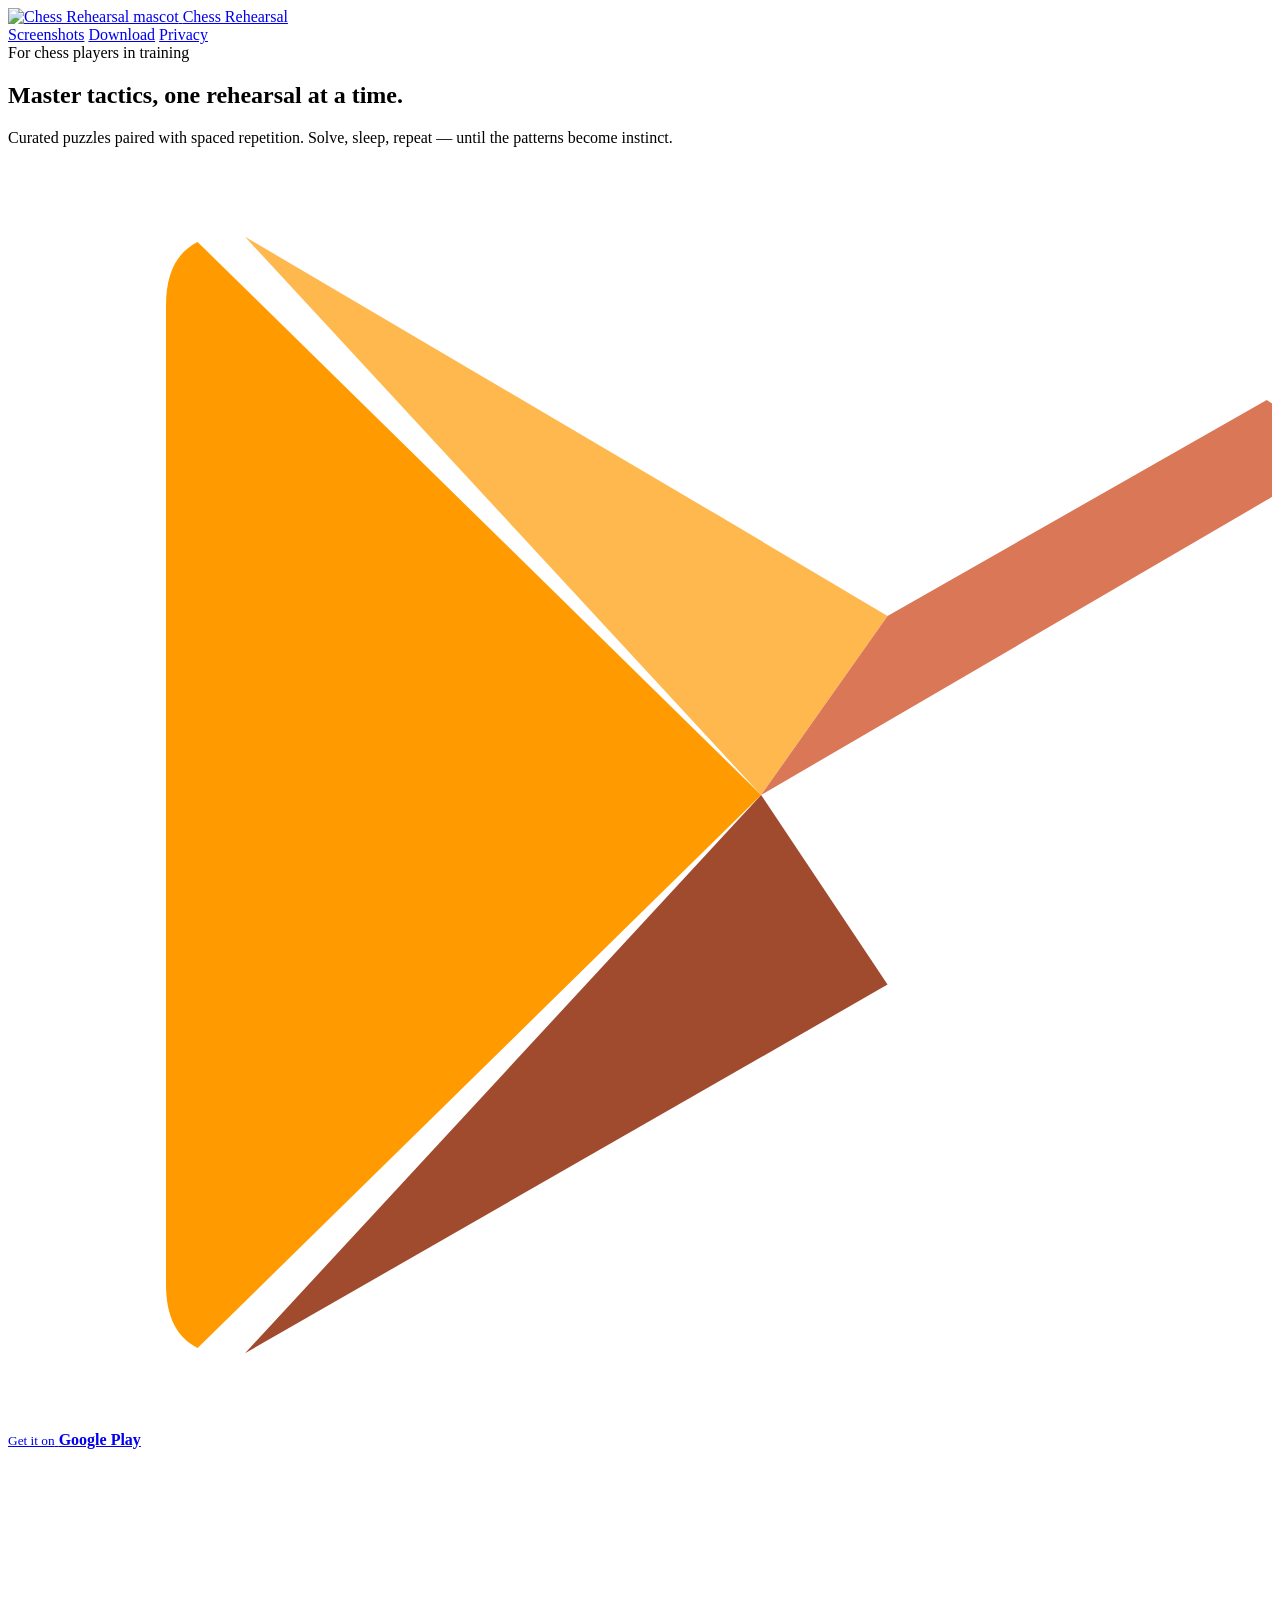
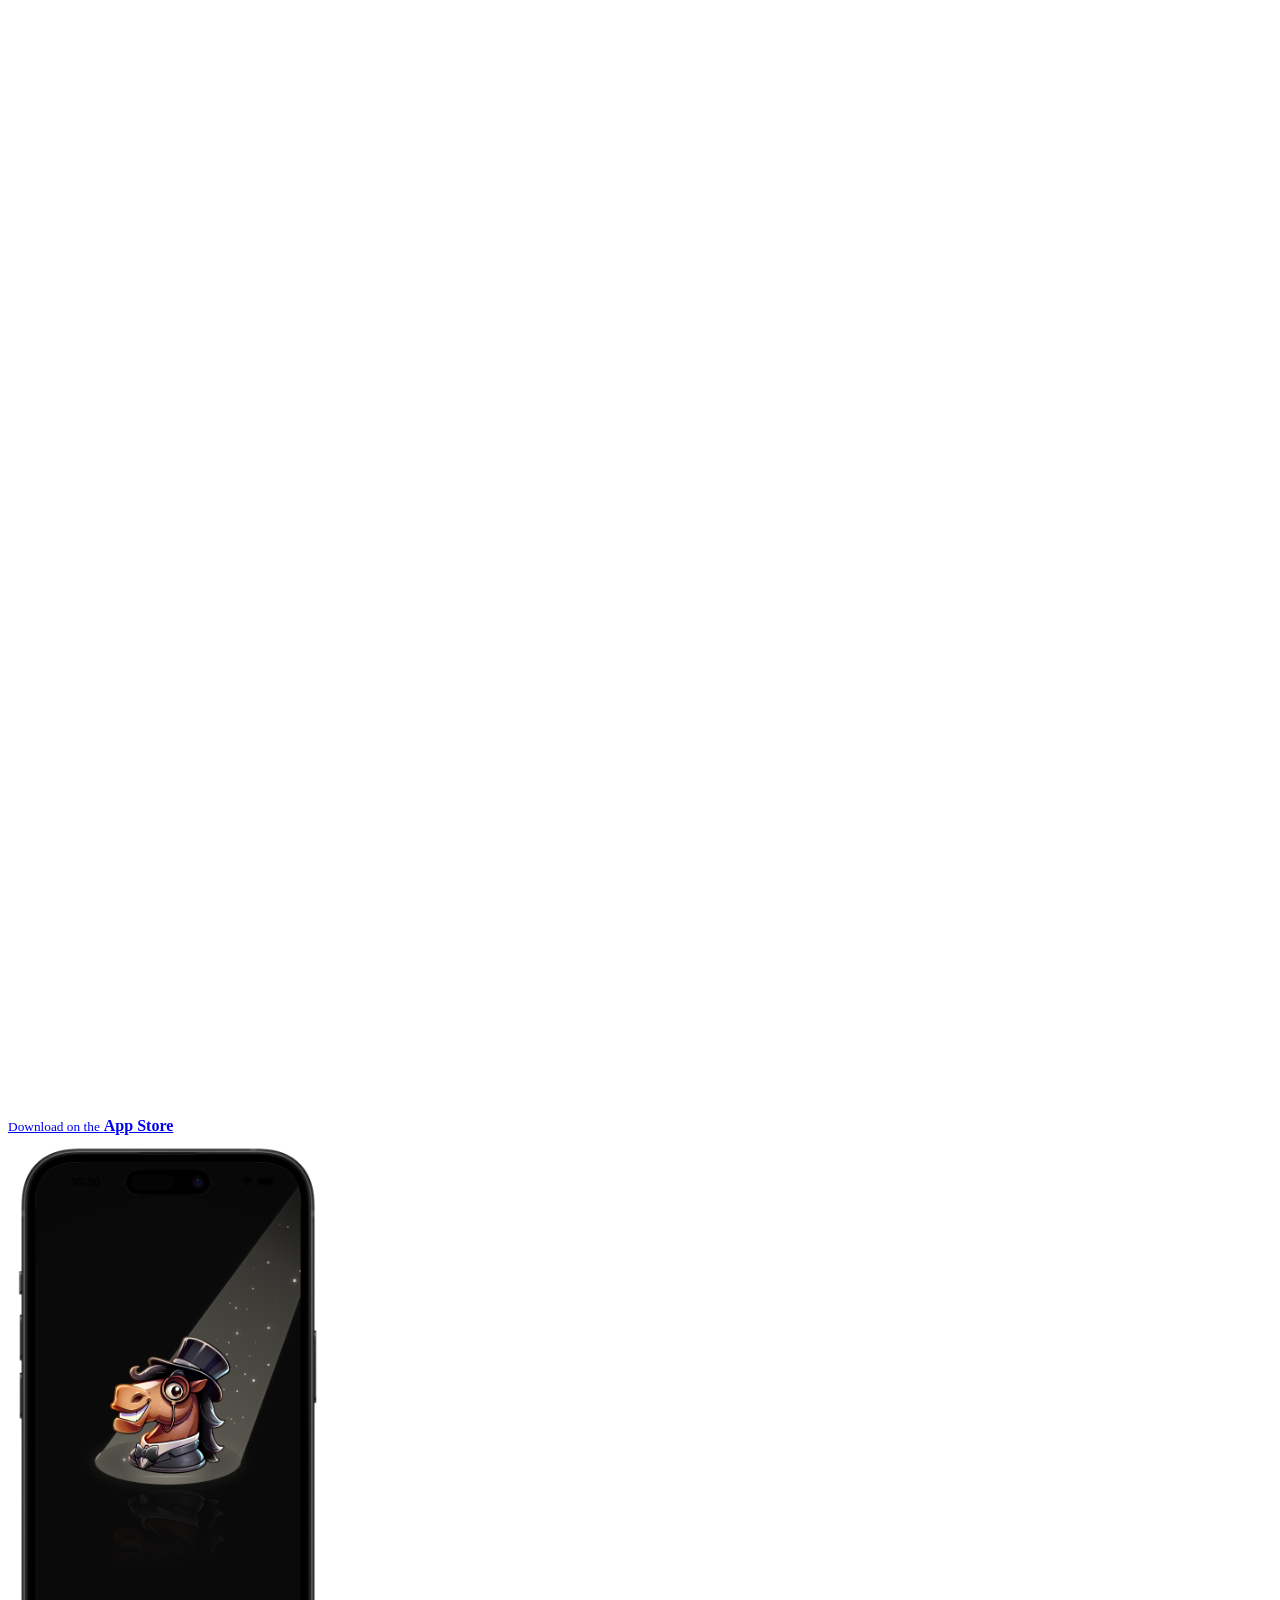
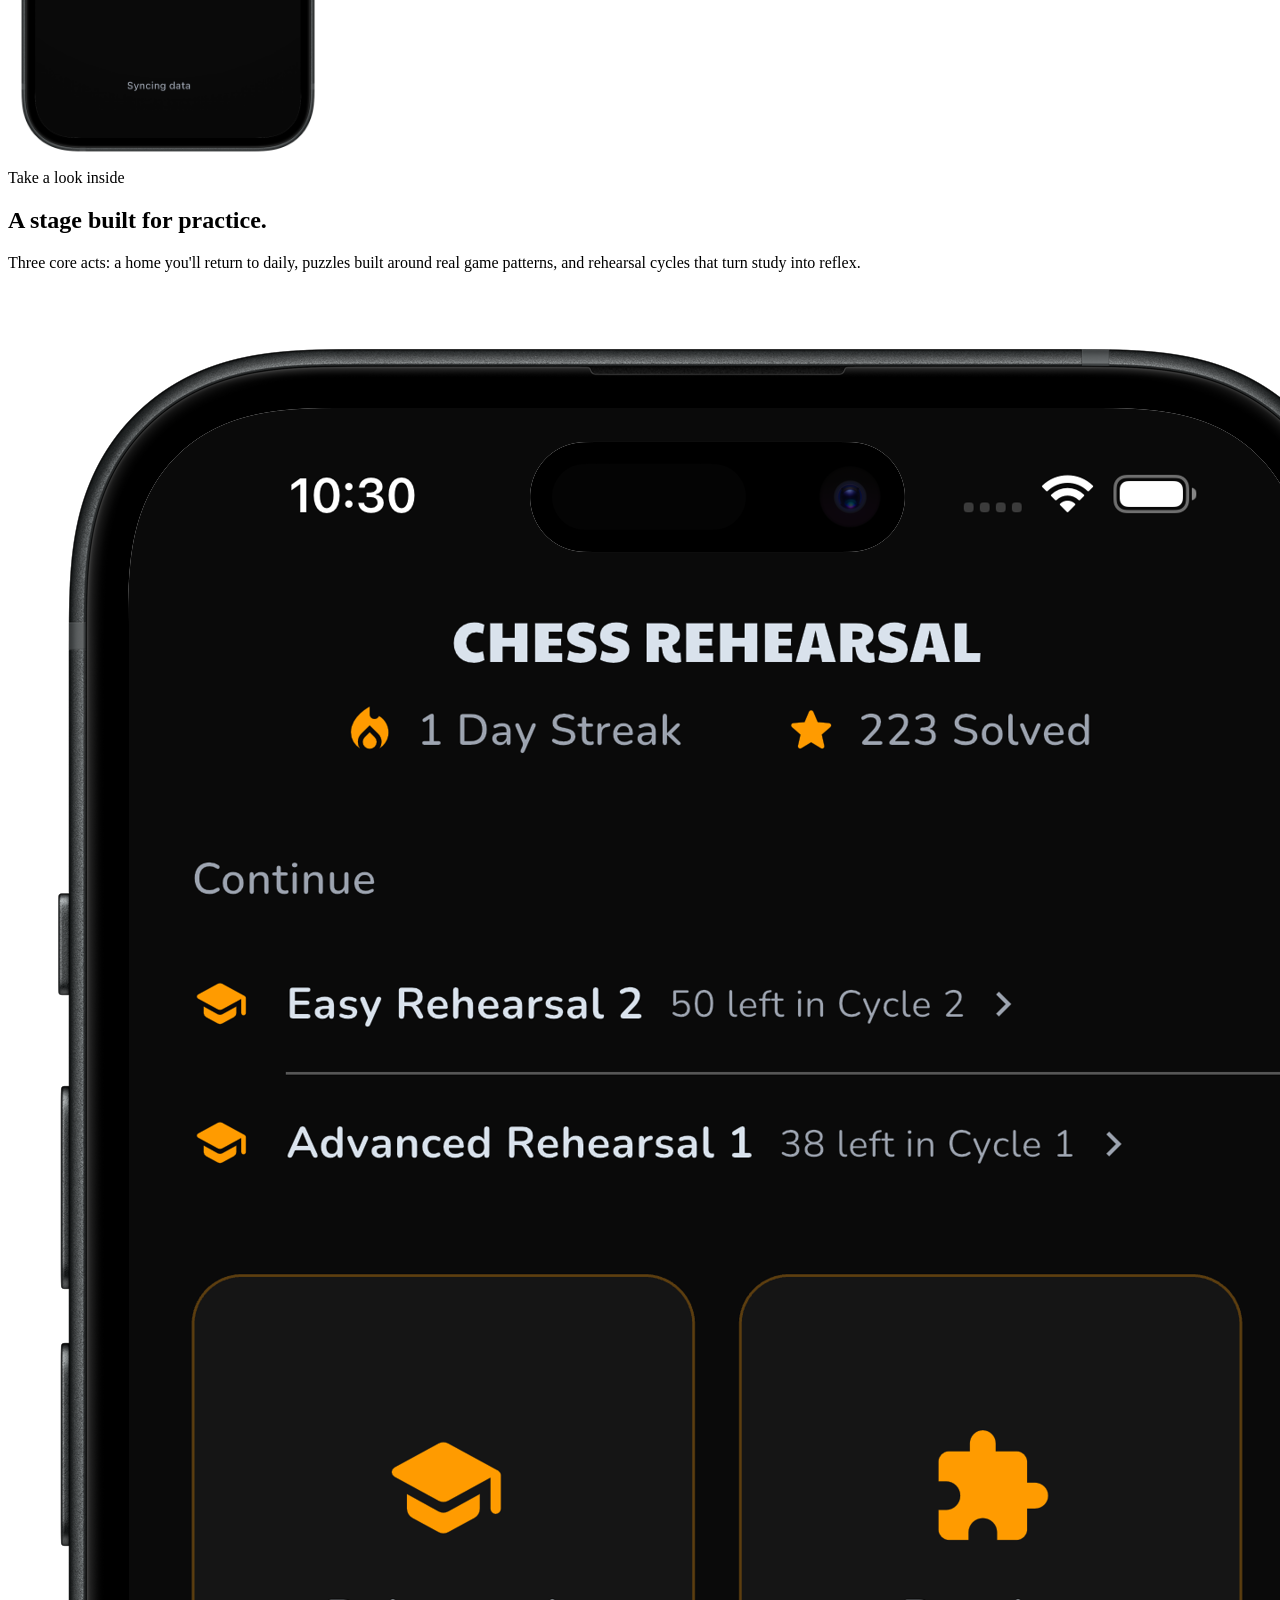
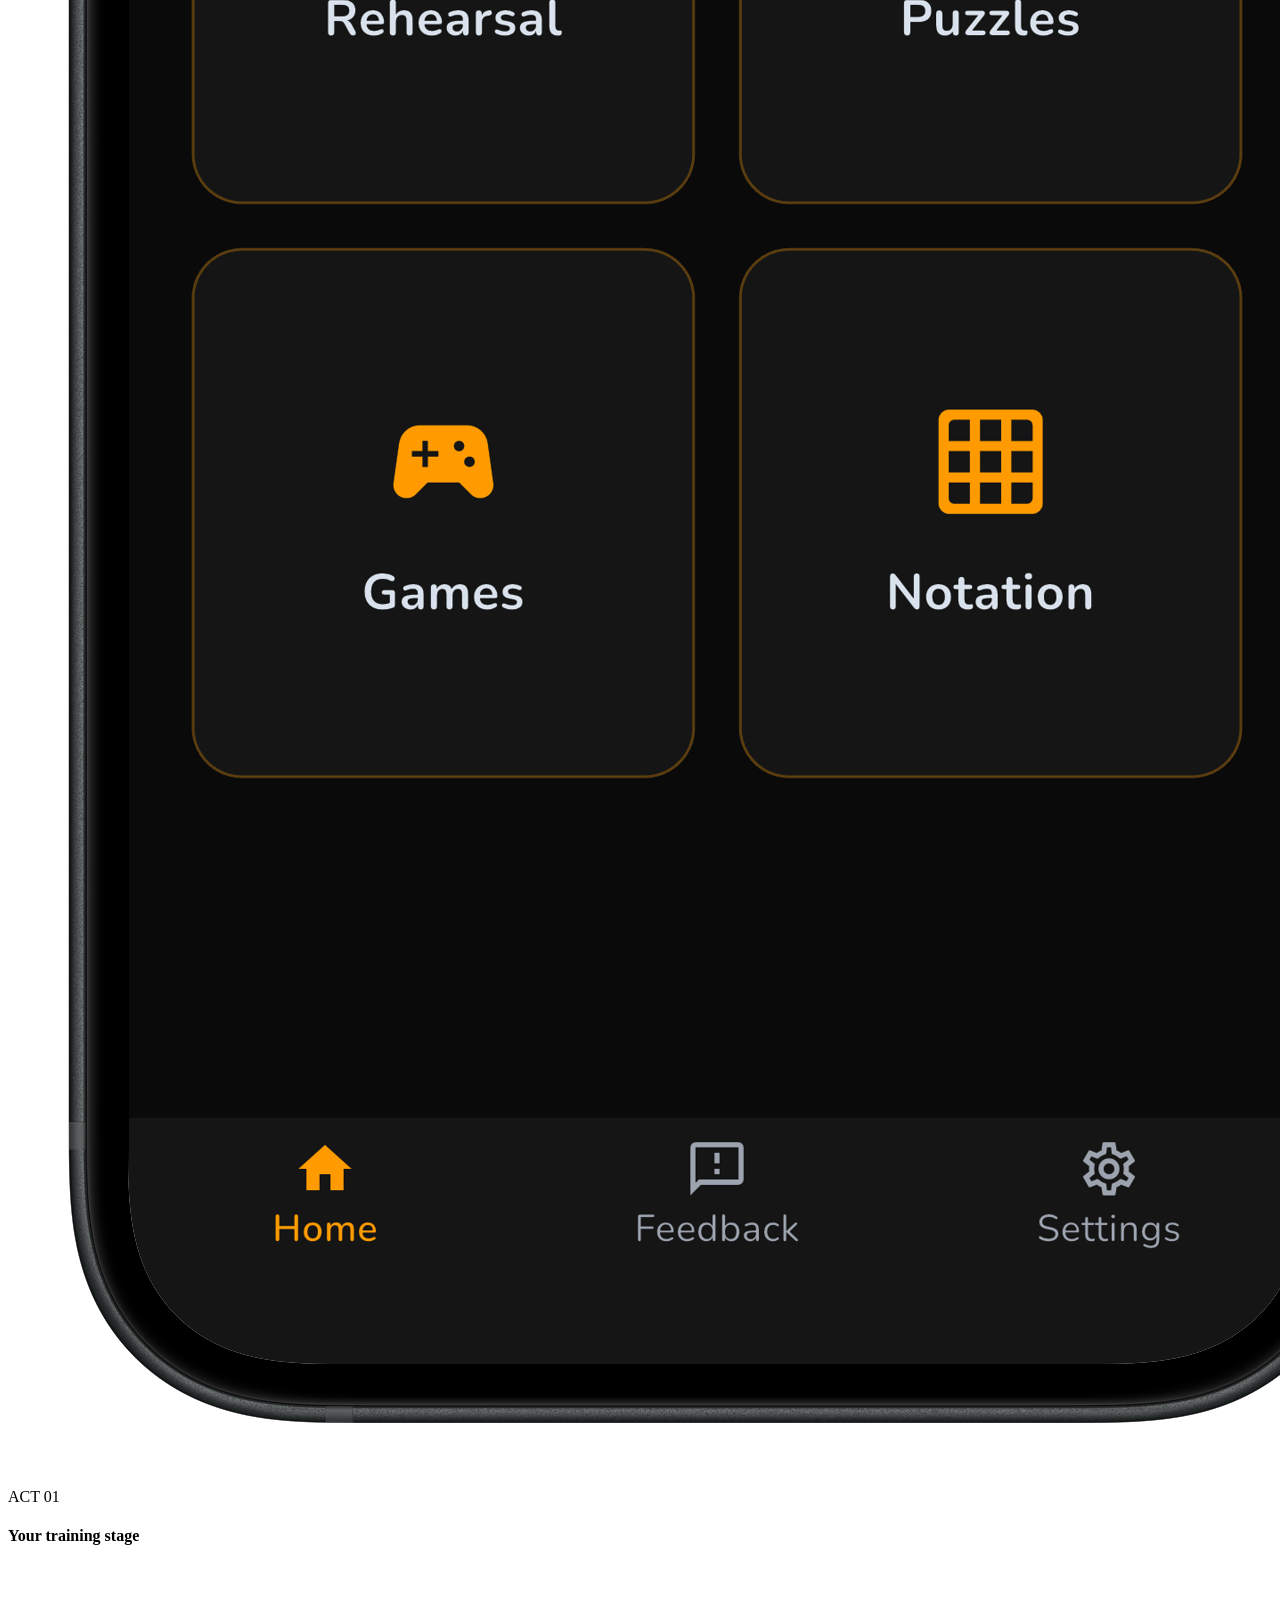
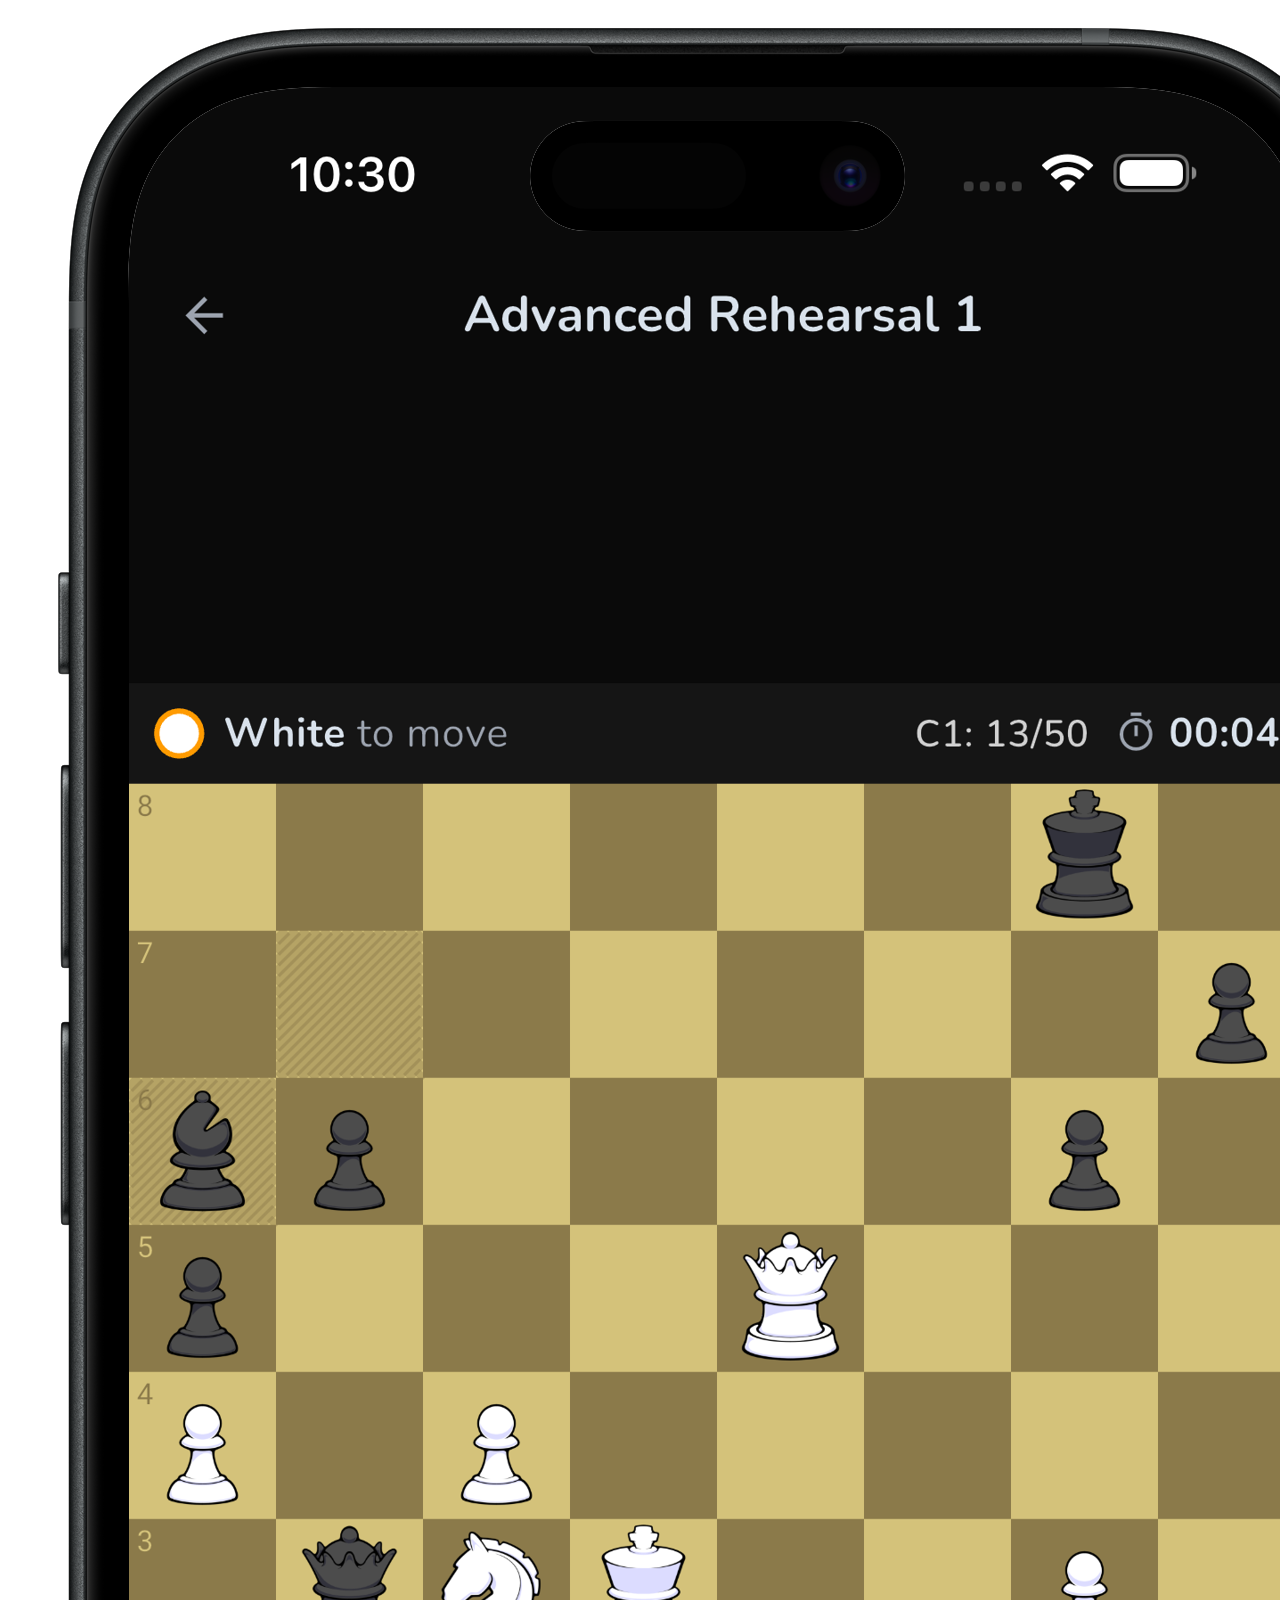
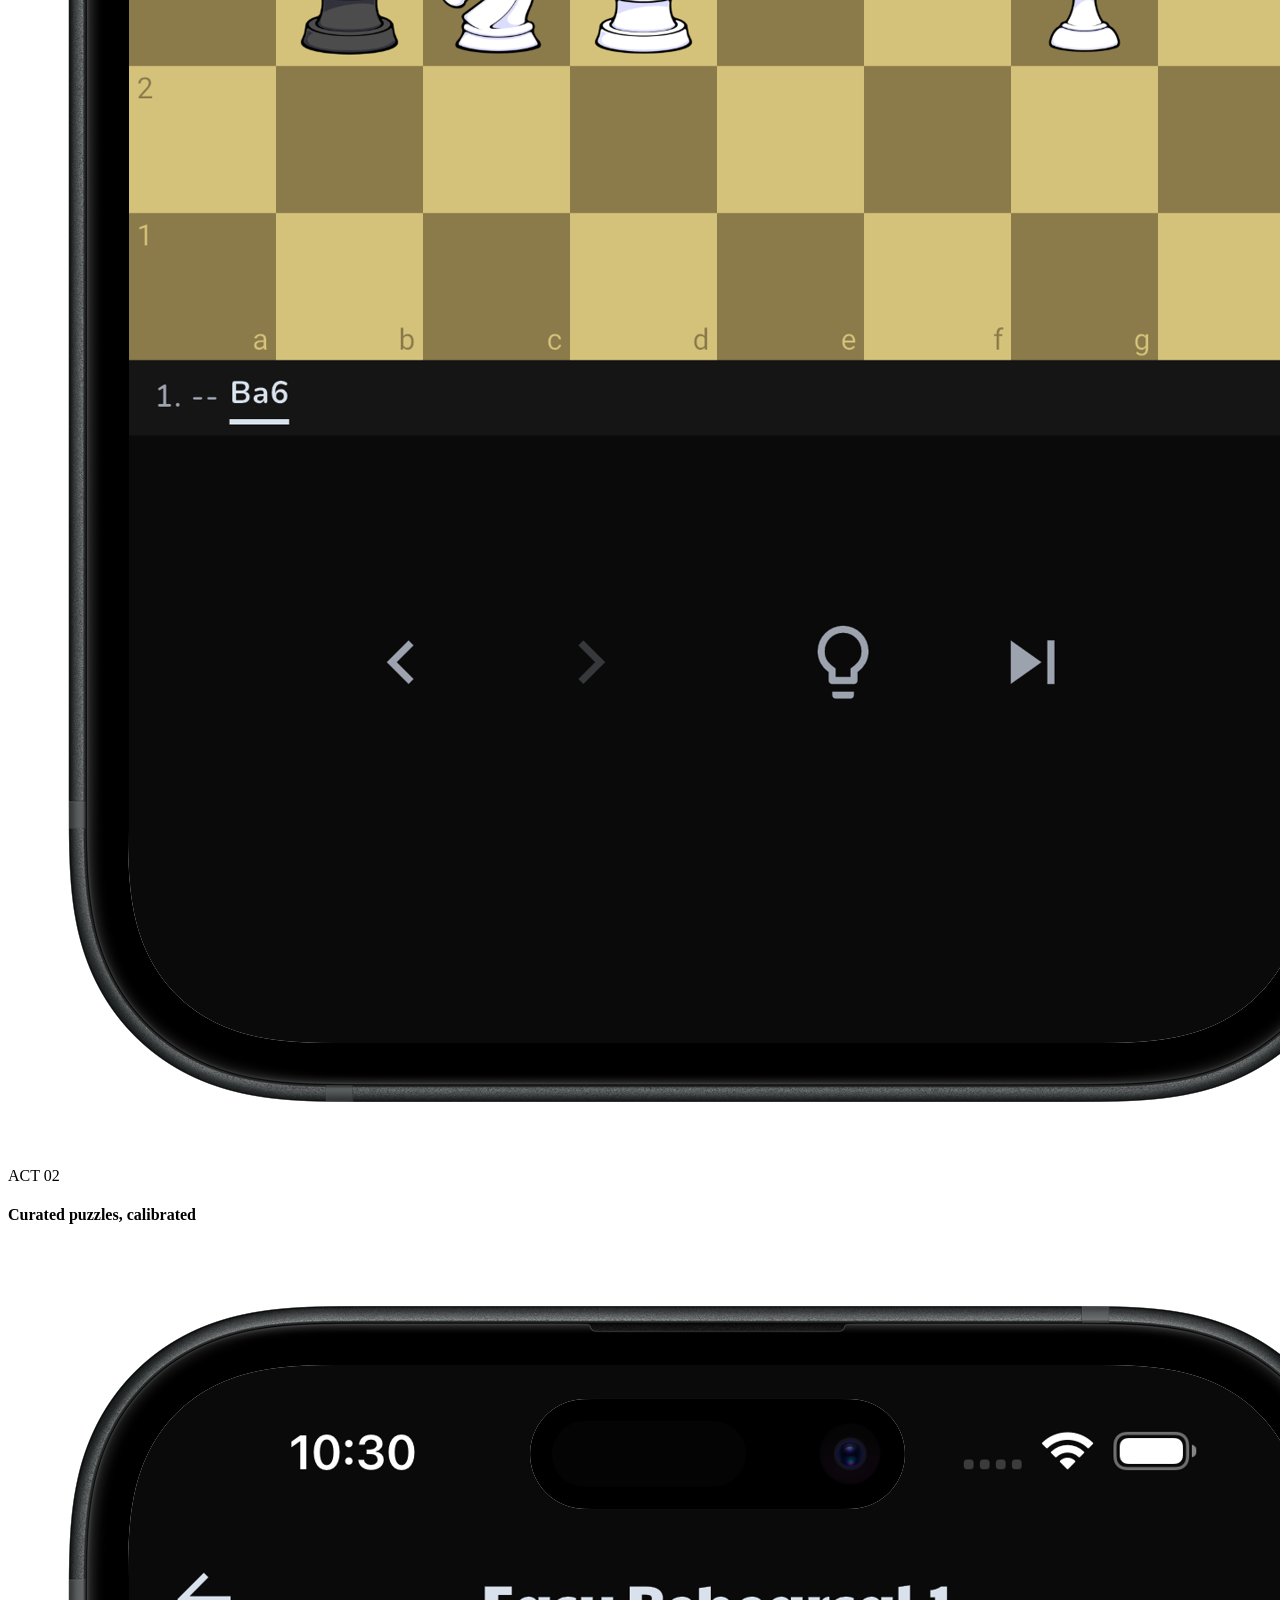
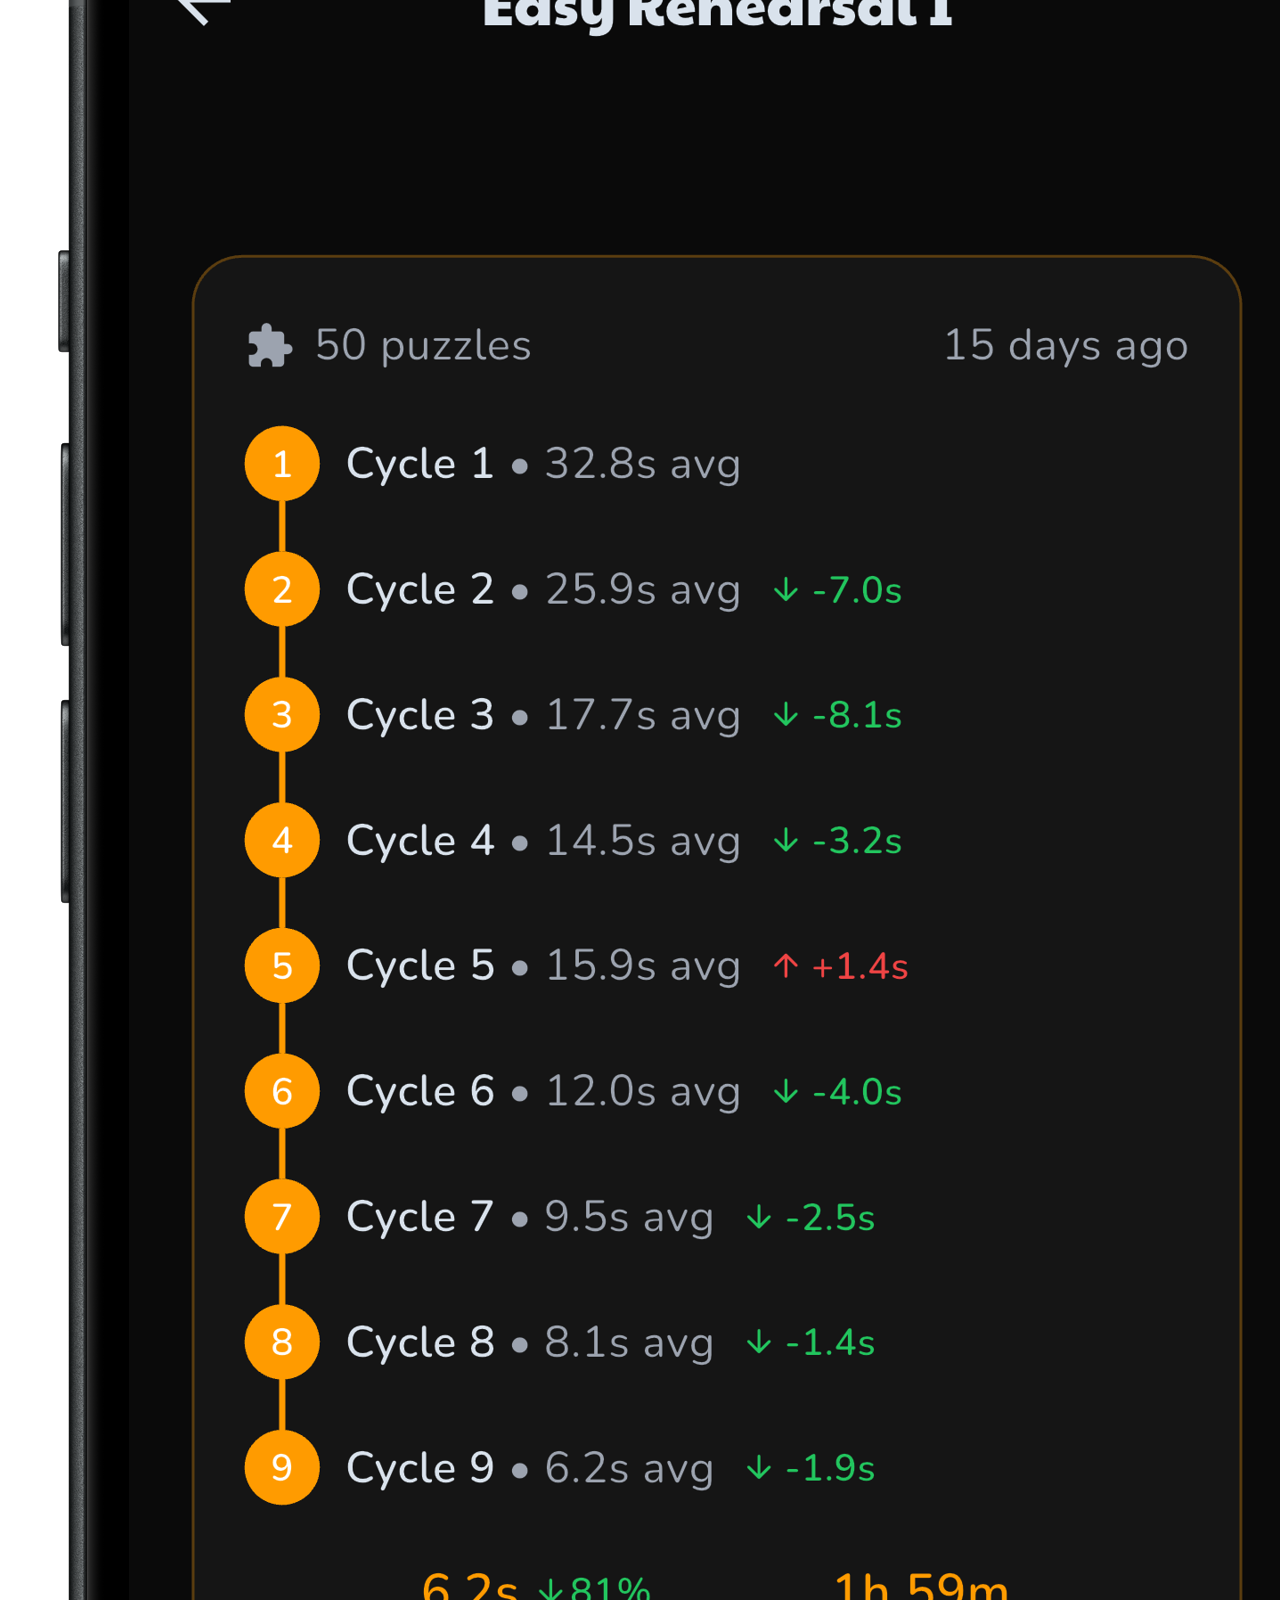
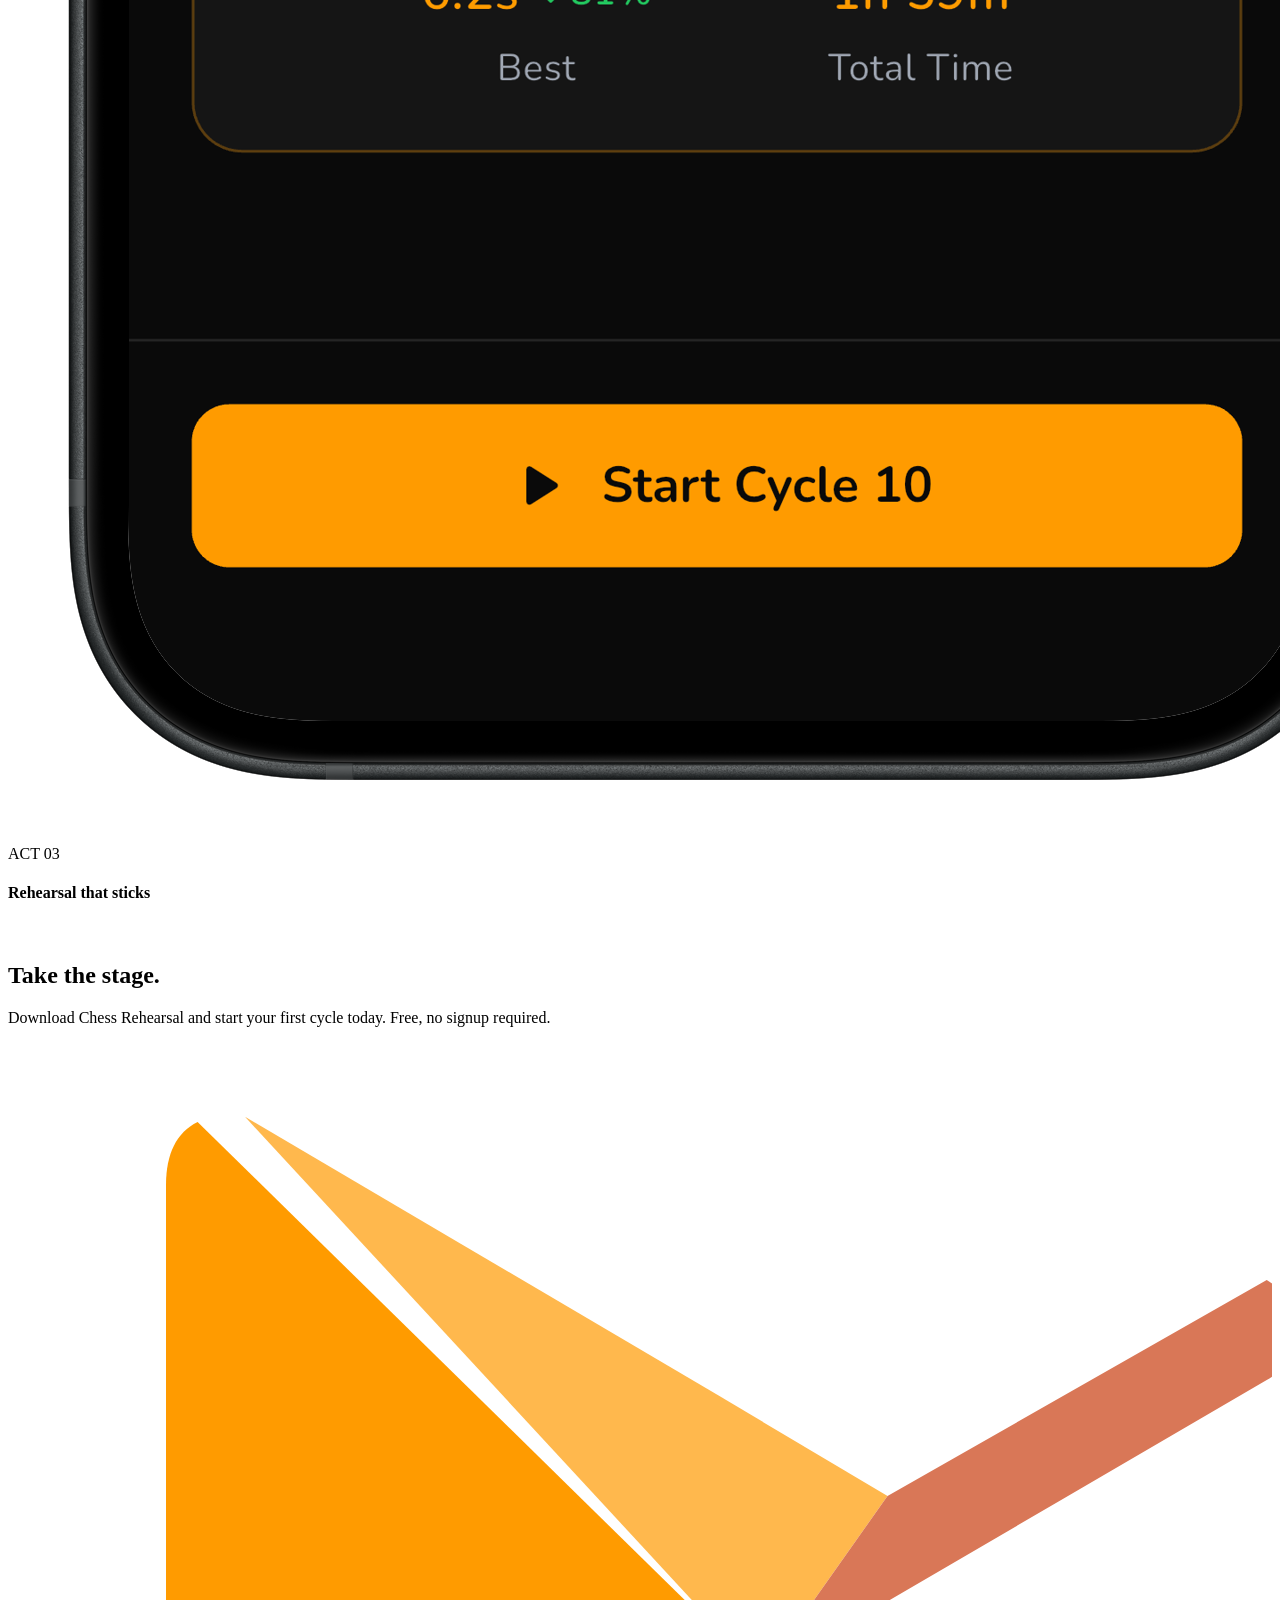
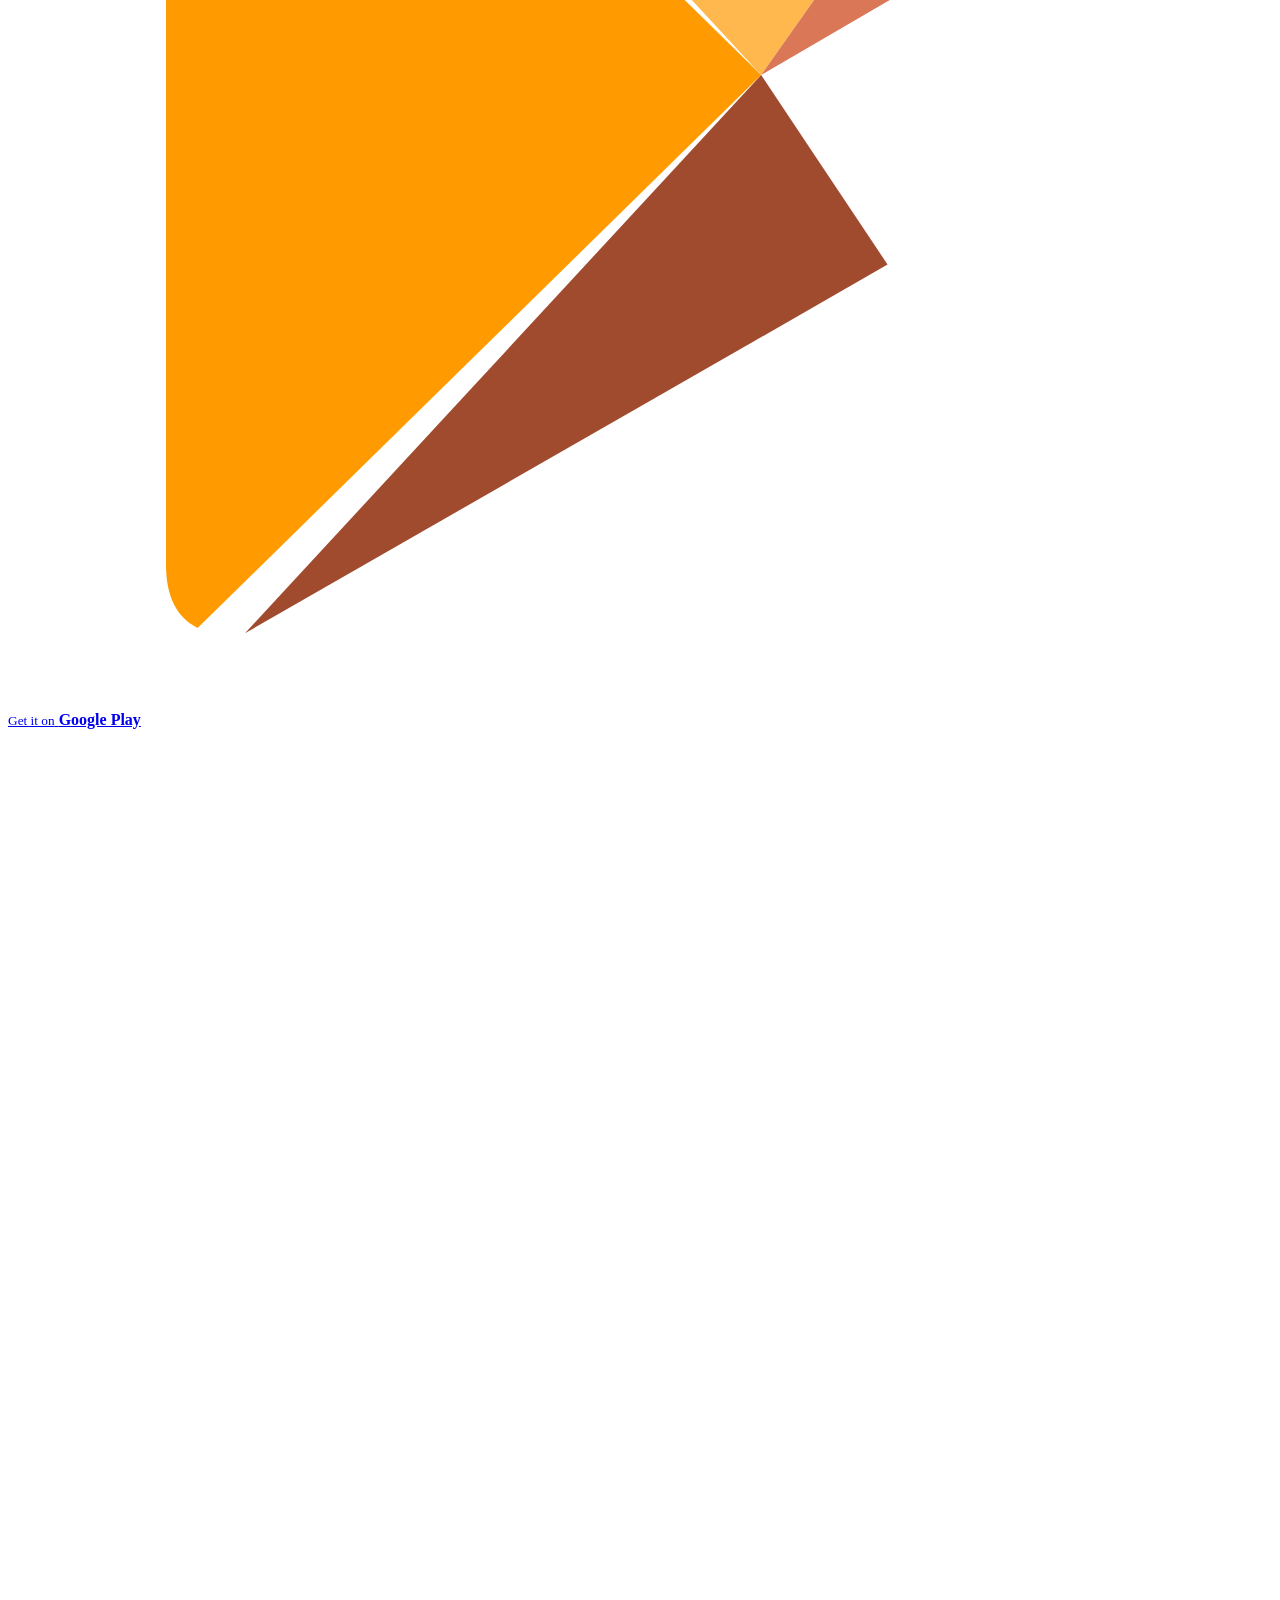
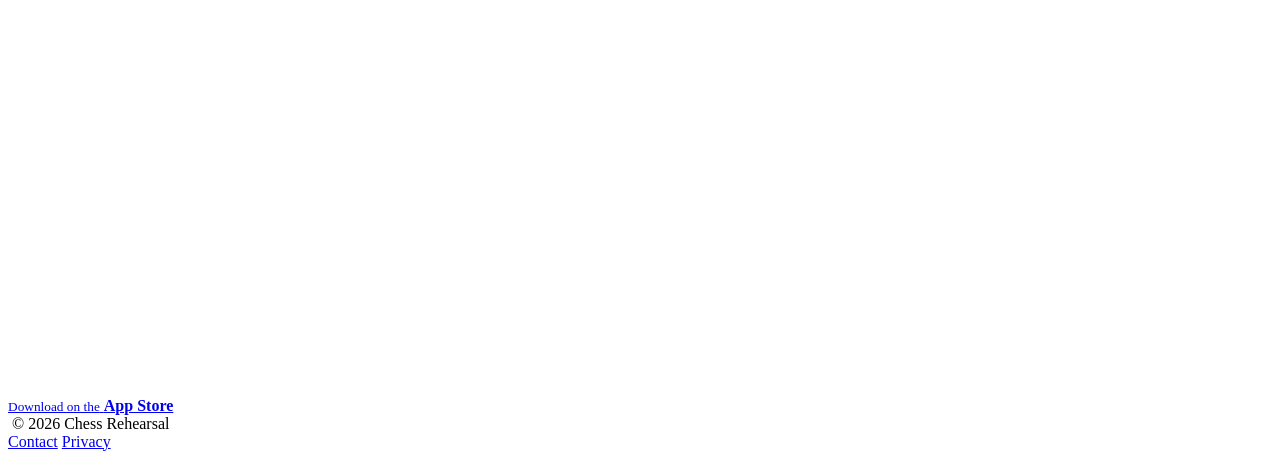
==== index.html @ 470a46ad "Clean up: drop design handoff files and unused screenshots Move the 4 used phone screenshots to img/" ====
<!DOCTYPE html>
<html lang="en">
<head>
  <meta charset="UTF-8">
  <meta name="viewport" content="width=device-width, initial-scale=1.0">
  <title>Chess Rehearsal — Master tactics, one rehearsal at a time.</title>
  <meta name="description" content="Curated chess puzzles paired with spaced repetition. Solve, sleep, repeat — until the patterns become instinct.">

  <meta property="og:title" content="Chess Rehearsal — Master tactics, one rehearsal at a time.">
  <meta property="og:description" content="Curated chess puzzles paired with spaced repetition. Solve, sleep, repeat — until the patterns become instinct.">
  <meta property="og:image" content="img/icon.png">
  <meta property="og:type" content="website">

  <link rel="icon" type="image/png" href="img/icon.png">
  <link rel="apple-touch-icon" href="img/icon.png">

  <link rel="preconnect" href="https://fonts.googleapis.com">
  <link rel="preconnect" href="https://fonts.gstatic.com" crossorigin>
  <link href="https://fonts.googleapis.com/css2?family=Nunito:wght@400;500;600;700;800&family=Paytone+One&display=swap" rel="stylesheet">

  <link rel="stylesheet" href="style.css">
</head>
<body>

  <div class="cr-site">

    <!-- Nav -->
    <div class="cr-container">
      <nav class="cr-nav">
        <a href="index.html" class="cr-nav-brand">
          <img src="img/icon.png" alt="Chess Rehearsal mascot">
          <span>Chess Rehearsal</span>
        </a>
        <div class="cr-nav-links">
          <a href="#screenshots">Screenshots</a>
          <a href="#download">Download</a>
          <a href="privacy.html">Privacy</a>
        </div>
      </nav>
    </div>

    <!-- Hero -->
    <div class="cr-container">
      <section class="cr-hero">
        <div>
          <div class="cr-hero-eyebrow">For chess players in training</div>
          <h1>
            Master tactics,
            <span class="accent">one rehearsal at a time.</span>
          </h1>
          <p class="cr-hero-sub">
            Curated puzzles paired with spaced repetition. Solve, sleep, repeat — until
            the patterns become instinct.
          </p>

          <div class="cr-dl-row">
            <a class="cr-dl-btn" href="#" aria-label="Get it on Google Play">
              <svg viewBox="0 0 24 24" aria-hidden="true">
                <path fill="#FF9B00" d="M3.6 1.5C3.2 1.7 3 2.1 3 2.7v18.6c0 .6.2 1 .6 1.2l10.7-10.5L3.6 1.5z"/>
                <path fill="#FFB84D" d="M16.7 8.6 13.5 6.7 4.5 1.4l9.8 10.6 2.4-3.4z"/>
                <path fill="#D97757" d="m14.3 12 9.6-5.6c.7-.4.7-1.5 0-1.9L16.7 8.6 14.3 12z"/>
                <path fill="#A04A2E" d="m4.5 22.6 12.2-7-2.4-3.6L4.5 22.6z"/>
              </svg>
              <span class="cr-dl-btn-text">
                <small>Get it on</small>
                <strong>Google Play</strong>
              </span>
            </a>
            <a class="cr-dl-btn" href="#" aria-label="Download on the App Store">
              <svg viewBox="0 0 24 24" fill="#fff" aria-hidden="true">
                <path d="M17.05 12.04c-.03-3.16 2.58-4.68 2.7-4.75-1.47-2.15-3.76-2.45-4.58-2.48-1.95-.2-3.8 1.15-4.79 1.15-.99 0-2.51-1.13-4.13-1.1-2.13.03-4.09 1.24-5.18 3.13-2.21 3.83-.57 9.49 1.59 12.6 1.05 1.52 2.31 3.23 3.95 3.17 1.59-.06 2.19-1.03 4.11-1.03 1.92 0 2.46 1.03 4.13.99 1.71-.03 2.79-1.55 3.83-3.08 1.21-1.77 1.71-3.49 1.74-3.58-.04-.02-3.34-1.28-3.37-5.07zM13.94 3.18c.86-1.05 1.45-2.5 1.29-3.95-1.25.05-2.77.83-3.66 1.87-.8.92-1.5 2.4-1.31 3.81 1.39.11 2.81-.71 3.68-1.73z"/>
              </svg>
              <span class="cr-dl-btn-text">
                <small>Download on the</small>
                <strong>App Store</strong>
              </span>
            </a>
          </div>
        </div>

        <div class="cr-hero-phone-wrap">
          <img class="cr-hero-phone"
               src="img/screenshots/hero-splash.png"
               alt="Hershel, the Chess Rehearsal mascot, in a theatrical spotlight on the app's splash screen"
               width="320">
        </div>
      </section>
    </div>

    <!-- Stage curtain divider -->
    <div class="cr-stage-divider"></div>

    <!-- Screenshots -->
    <section id="screenshots" class="cr-screens">
      <div class="cr-container">
        <div class="cr-screens-head">
          <div class="cr-screens-eyebrow">Take a look inside</div>
          <h2 class="cr-screens-title">A stage built for practice.</h2>
          <p class="cr-screens-sub">
            Three core acts: a home you'll return to daily, puzzles built around real
            game patterns, and rehearsal cycles that turn study into reflex.
          </p>
        </div>

        <div class="cr-screens-grid">

          <div class="cr-screen-card">
            <div class="cr-screen-frame">
              <img src="img/screenshots/home.png"
                   alt="Chess Rehearsal home dashboard with Rehearsal, Puzzles, Games, and Notation tiles">
            </div>
            <div class="cr-screen-caption">
              <span class="num">ACT 01</span>
              <h4>Your training stage</h4>
            </div>
          </div>

          <div class="cr-screen-card">
            <div class="cr-screen-frame">
              <img src="img/screenshots/puzzle.png"
                   alt="Chess board mid-puzzle showing white-to-move tactical position">
            </div>
            <div class="cr-screen-caption">
              <span class="num">ACT 02</span>
              <h4>Curated puzzles, calibrated</h4>
            </div>
          </div>

          <div class="cr-screen-card">
            <div class="cr-screen-frame">
              <img src="img/screenshots/cycles.png"
                   alt="Easy Rehearsal cycle progress with average solve times trending down across cycles">
            </div>
            <div class="cr-screen-caption">
              <span class="num">ACT 03</span>
              <h4>Rehearsal that sticks</h4>
            </div>
          </div>

        </div>
      </div>
    </section>

    <!-- Bottom CTA -->
    <section id="download" class="cr-cta">
      <div class="cr-container">
        <img class="cr-cta-mascot" src="img/icon.png" alt="">
        <h2>Take the stage.</h2>
        <p class="cr-cta-sub">Download Chess Rehearsal and start your first cycle today. Free, no signup required.</p>
        <div class="cr-dl-row centered">
          <a class="cr-dl-btn" href="#" aria-label="Get it on Google Play">
            <svg viewBox="0 0 24 24" aria-hidden="true">
              <path fill="#FF9B00" d="M3.6 1.5C3.2 1.7 3 2.1 3 2.7v18.6c0 .6.2 1 .6 1.2l10.7-10.5L3.6 1.5z"/>
              <path fill="#FFB84D" d="M16.7 8.6 13.5 6.7 4.5 1.4l9.8 10.6 2.4-3.4z"/>
              <path fill="#D97757" d="m14.3 12 9.6-5.6c.7-.4.7-1.5 0-1.9L16.7 8.6 14.3 12z"/>
              <path fill="#A04A2E" d="m4.5 22.6 12.2-7-2.4-3.6L4.5 22.6z"/>
            </svg>
            <span class="cr-dl-btn-text">
              <small>Get it on</small>
              <strong>Google Play</strong>
            </span>
          </a>
          <a class="cr-dl-btn" href="#" aria-label="Download on the App Store">
            <svg viewBox="0 0 24 24" fill="#fff" aria-hidden="true">
              <path d="M17.05 12.04c-.03-3.16 2.58-4.68 2.7-4.75-1.47-2.15-3.76-2.45-4.58-2.48-1.95-.2-3.8 1.15-4.79 1.15-.99 0-2.51-1.13-4.13-1.1-2.13.03-4.09 1.24-5.18 3.13-2.21 3.83-.57 9.49 1.59 12.6 1.05 1.52 2.31 3.23 3.95 3.17 1.59-.06 2.19-1.03 4.11-1.03 1.92 0 2.46 1.03 4.13.99 1.71-.03 2.79-1.55 3.83-3.08 1.21-1.77 1.71-3.49 1.74-3.58-.04-.02-3.34-1.28-3.37-5.07zM13.94 3.18c.86-1.05 1.45-2.5 1.29-3.95-1.25.05-2.77.83-3.66 1.87-.8.92-1.5 2.4-1.31 3.81 1.39.11 2.81-.71 3.68-1.73z"/>
            </svg>
            <span class="cr-dl-btn-text">
              <small>Download on the</small>
              <strong>App Store</strong>
            </span>
          </a>
        </div>
      </div>
    </section>

    <!-- Footer -->
    <div class="cr-container">
      <footer class="cr-footer">
        <div class="cr-footer-left">
          <img src="img/icon.png" alt="">
          <span>© 2026 Chess Rehearsal</span>
        </div>
        <div class="cr-footer-links">
          <a href="mailto:support@chessrehearsal.com">Contact</a>
          <a href="privacy.html">Privacy</a>
        </div>
      </footer>
    </div>

  </div>

</body>
</html>
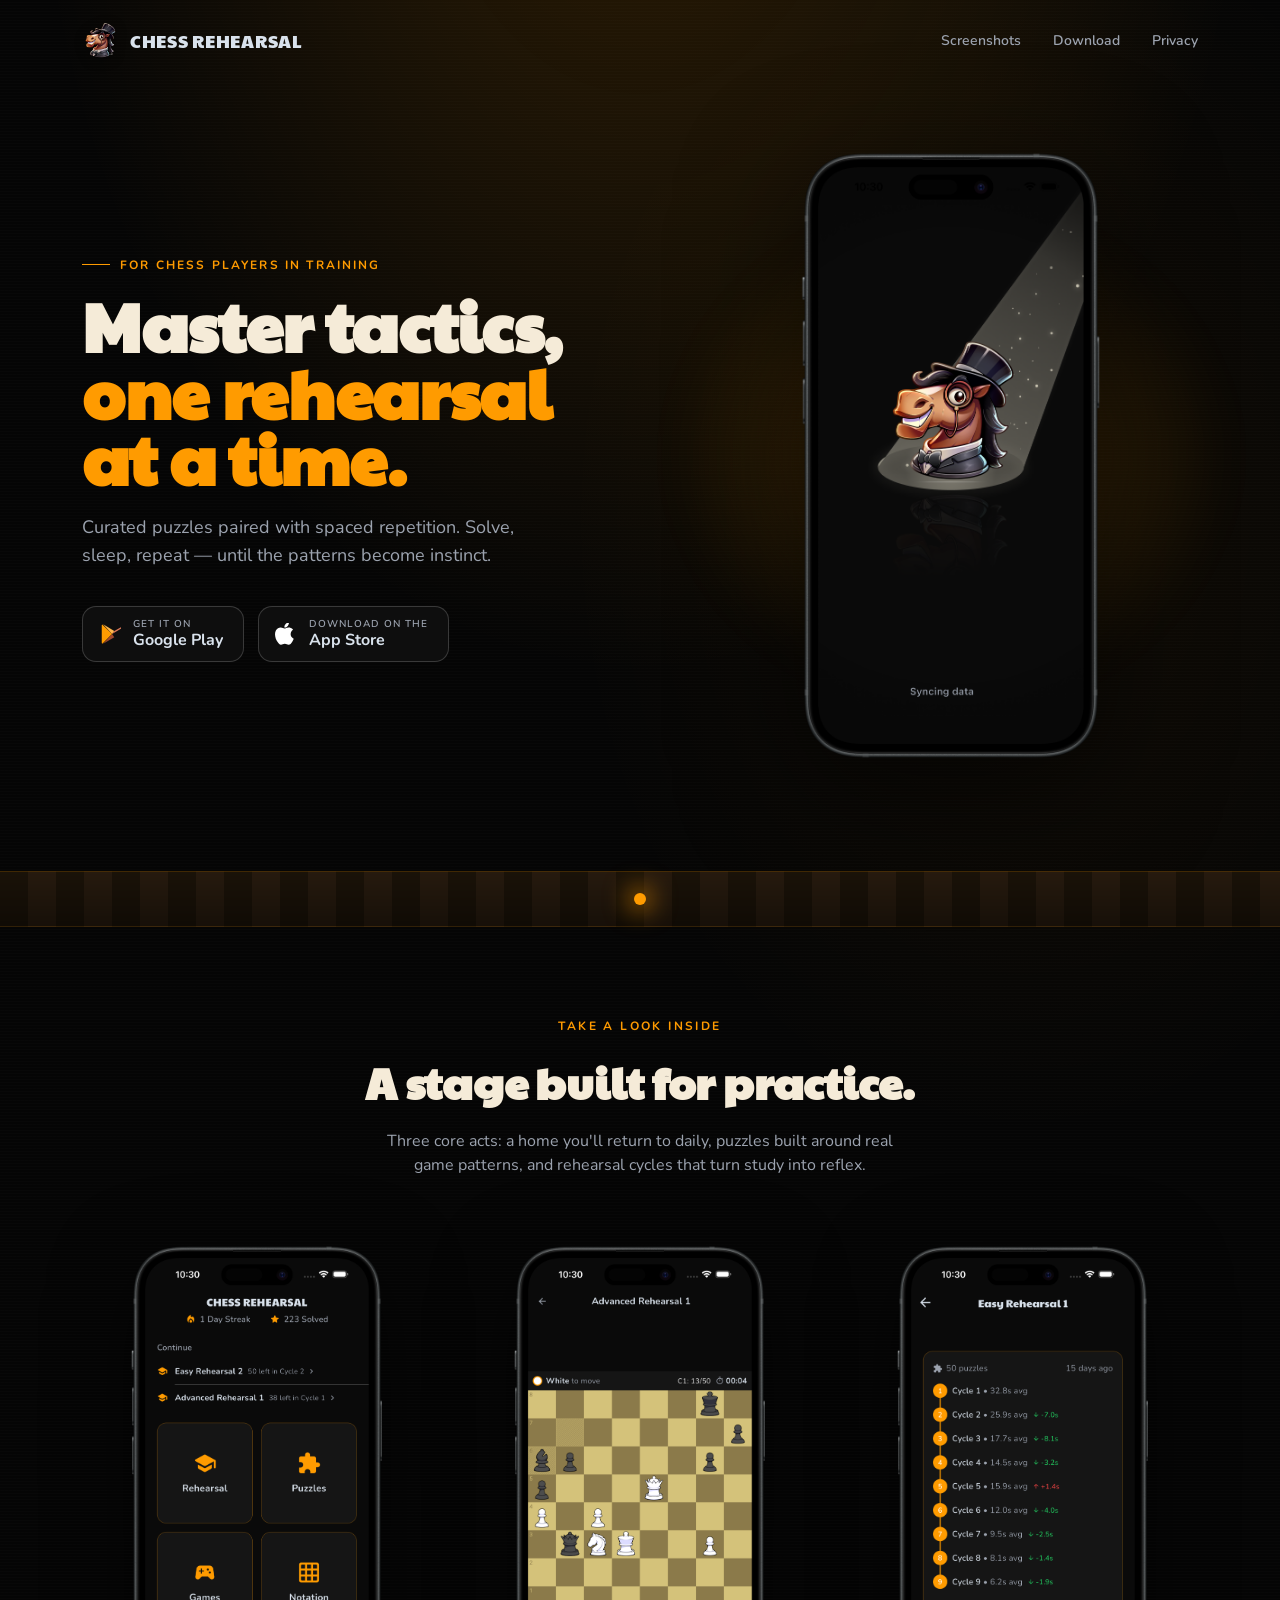
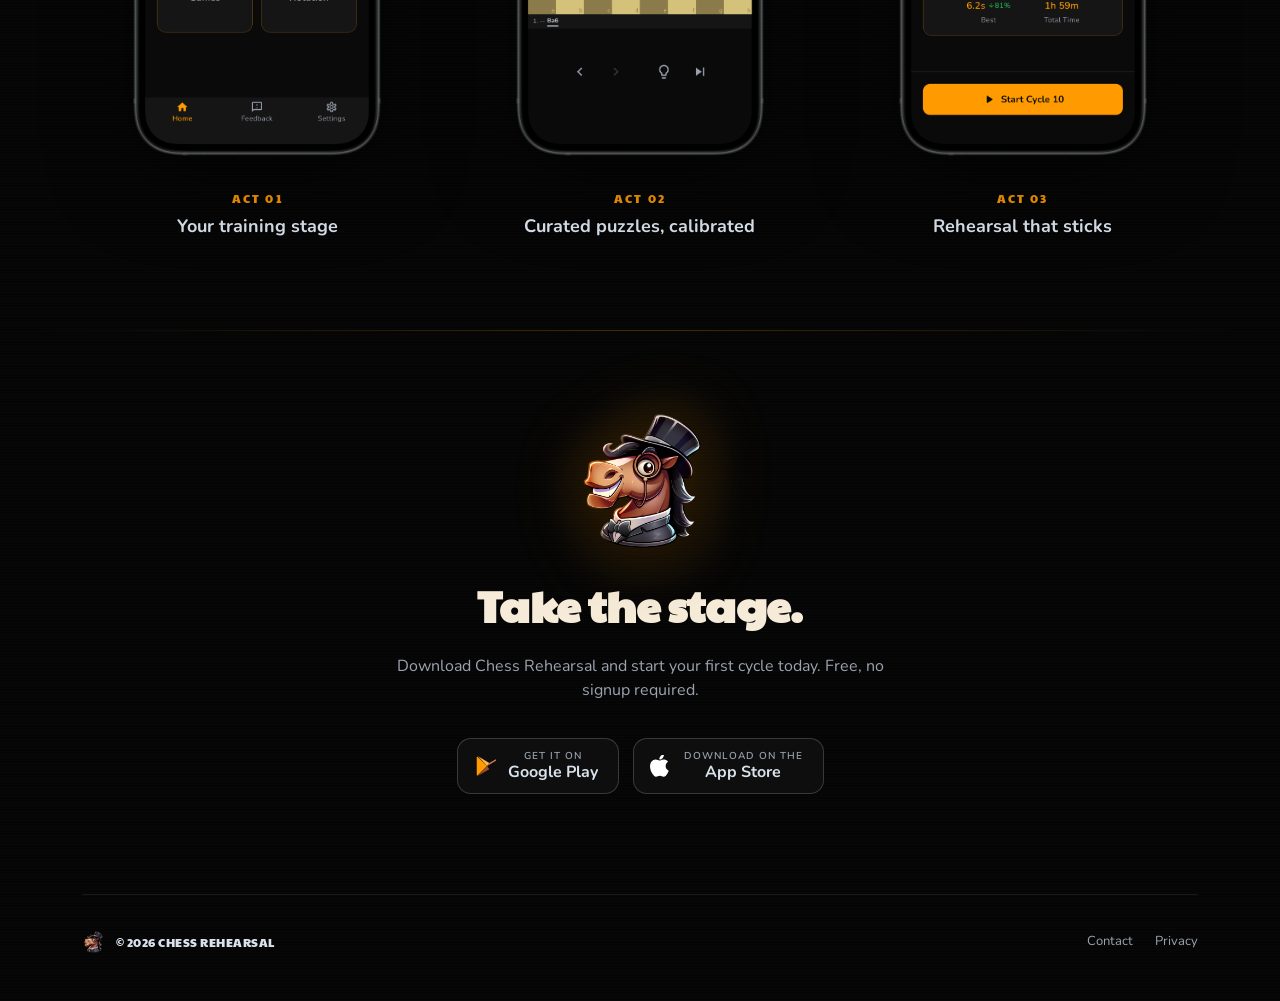
==== commit 7ca06021: "Initial commit: Theatrical Dark marketing site Production index.html, privacy.html, and style.css fo" ====
--- a/index.html
+++ b/index.html
@@ -80,7 +80,7 @@
 
         <div class="cr-hero-phone-wrap">
           <img class="cr-hero-phone"
-               src="img/screenshots/hero-splash.png"
+               src="design-files/apple-iphone-15-black-mockup/Simulator%20Screenshot%20-%20iPhone%2017%20Pro%20Max%20-%202026-04-25%20at%2022.30.08-portrait.png"
                alt="Hershel, the Chess Rehearsal mascot, in a theatrical spotlight on the app's splash screen"
                width="320">
         </div>
@@ -106,7 +106,7 @@
 
           <div class="cr-screen-card">
             <div class="cr-screen-frame">
-              <img src="img/screenshots/home.png"
+              <img src="design-files/apple-iphone-15-black-mockup/Simulator%20Screenshot%20-%20iPhone%2017%20Pro%20Max%20-%202026-04-25%20at%2022.30.13-portrait.png"
                    alt="Chess Rehearsal home dashboard with Rehearsal, Puzzles, Games, and Notation tiles">
             </div>
             <div class="cr-screen-caption">
@@ -117,7 +117,7 @@
 
           <div class="cr-screen-card">
             <div class="cr-screen-frame">
-              <img src="img/screenshots/puzzle.png"
+              <img src="design-files/apple-iphone-15-black-mockup/Simulator%20Screenshot%20-%20iPhone%2017%20Pro%20Max%20-%202026-04-25%20at%2022.30.33-portrait.png"
                    alt="Chess board mid-puzzle showing white-to-move tactical position">
             </div>
             <div class="cr-screen-caption">
@@ -128,7 +128,7 @@
 
           <div class="cr-screen-card">
             <div class="cr-screen-frame">
-              <img src="img/screenshots/cycles.png"
+              <img src="design-files/apple-iphone-15-black-mockup/Simulator%20Screenshot%20-%20iPhone%2017%20Pro%20Max%20-%202026-04-25%20at%2022.30.20-portrait.png"
                    alt="Easy Rehearsal cycle progress with average solve times trending down across cycles">
             </div>
             <div class="cr-screen-caption">
--- a/style.css
+++ b/style.css
@@ -0,0 +1,517 @@
+/* ──────────────────────────────────────────────────────────────────
+   Chess Rehearsal — Marketing Site
+   Theatrical Dark aesthetic. Warm-gold accent on near-black canvas.
+   ────────────────────────────────────────────────────────────────── */
+
+:root {
+  /* Surfaces */
+  --cr-bg:           #0A0A0A;
+  --cr-surface:      #151515;
+  --cr-card:         #1F1F1F;
+  --cr-stage-navy:   #0F1A2B;
+
+  /* Brand accent */
+  --cr-gold:         #FF9B00;
+  --cr-gold-soft:    rgba(255, 155, 0, 0.30);
+  --cr-gold-faint:   rgba(255, 155, 0, 0.12);
+
+  /* Text */
+  --cr-fg-primary:   #D9E2EC;
+  --cr-fg-secondary: #9CA3AF;
+  --cr-fg-cream:     #F5EBD8;
+
+  /* Dividers / shadow */
+  --cr-divider:        rgba(255, 255, 255, 0.10);
+  --cr-divider-strong: rgba(255, 255, 255, 0.20);
+
+  /* Type families */
+  --cr-font-display: "Paytone One", system-ui, sans-serif;
+  --cr-font-body:    "Nunito", system-ui, -apple-system, sans-serif;
+}
+
+/* ─────────────── Reset & base ─────────────── */
+* { box-sizing: border-box; }
+html, body {
+  margin: 0;
+  background: #050505;
+  color: var(--cr-fg-primary);
+  font-family: var(--cr-font-body);
+  -webkit-font-smoothing: antialiased;
+  text-rendering: optimizeLegibility;
+  line-height: 1.5;
+}
+h1, h2, h3, h4 { margin: 0; }
+p, ul { margin: 0; }
+a { color: inherit; text-decoration: none; }
+img { max-width: 100%; display: block; }
+
+/* ─────────────── Stage backdrop ─────────────── */
+.cr-site {
+  position: relative;
+  overflow: hidden;
+  min-height: 100vh;
+  background: #050505;
+}
+.cr-site::before {
+  content: "";
+  position: absolute; inset: 0;
+  background:
+    radial-gradient(ellipse 80% 60% at 50% -10%, rgba(255,155,0,0.16), transparent 60%),
+    radial-gradient(ellipse 60% 40% at 80% 20%, rgba(255,155,0,0.05), transparent 60%);
+  pointer-events: none;
+  z-index: 0;
+}
+.cr-site::after {
+  content: "";
+  position: absolute; inset: 0;
+  background-image:
+    repeating-linear-gradient(0deg, rgba(255,255,255,.012) 0 1px, transparent 1px 3px);
+  pointer-events: none;
+  z-index: 0;
+}
+.cr-site > * { position: relative; z-index: 1; }
+
+/* Container */
+.cr-container {
+  width: 100%;
+  max-width: 1180px;
+  margin: 0 auto;
+  padding: 0 32px;
+}
+
+/* ─────────────── Nav ─────────────── */
+.cr-nav {
+  display: flex;
+  align-items: center;
+  justify-content: space-between;
+  padding: 22px 0;
+}
+.cr-nav-brand {
+  display: flex; align-items: center; gap: 12px;
+  font-family: var(--cr-font-display);
+  font-size: 18px;
+  letter-spacing: 0.04em;
+  color: var(--cr-fg-primary);
+  text-transform: uppercase;
+}
+.cr-nav-brand img {
+  width: 36px; height: 36px; object-fit: contain;
+  filter: drop-shadow(0 2px 6px rgba(0,0,0,.4));
+}
+.cr-nav-links {
+  display: flex; gap: 32px;
+  font-size: 14px;
+  color: var(--cr-fg-secondary);
+  font-weight: 600;
+}
+.cr-nav-links a { transition: color .15s; }
+.cr-nav-links a:hover { color: var(--cr-gold); }
+
+/* ─────────────── Hero ─────────────── */
+.cr-hero {
+  display: grid;
+  grid-template-columns: 1.15fr 1fr;
+  gap: 56px;
+  padding: 60px 0 100px;
+  align-items: center;
+}
+.cr-hero-eyebrow {
+  font-family: var(--cr-font-body);
+  font-size: 12px;
+  font-weight: 700;
+  letter-spacing: 0.18em;
+  text-transform: uppercase;
+  color: var(--cr-gold);
+  margin-bottom: 18px;
+  display: inline-flex;
+  align-items: center;
+  gap: 10px;
+}
+.cr-hero-eyebrow::before {
+  content: "";
+  width: 28px; height: 1px;
+  background: var(--cr-gold);
+}
+.cr-hero h1 {
+  font-family: var(--cr-font-display);
+  font-size: 68px;
+  line-height: 0.98;
+  letter-spacing: -0.005em;
+  color: var(--cr-fg-cream);
+  text-wrap: balance;
+}
+.cr-hero h1 .accent {
+  color: var(--cr-gold);
+  display: block;
+}
+.cr-hero-sub {
+  margin-top: 22px;
+  font-size: 18px;
+  line-height: 1.55;
+  color: var(--cr-fg-secondary);
+  max-width: 460px;
+  text-wrap: pretty;
+}
+
+/* Hero phone column — phone is a real screenshot WITH bezel baked in */
+.cr-hero-phone-wrap {
+  display: flex;
+  align-items: center;
+  justify-content: center;
+  position: relative;
+}
+.cr-hero-phone-wrap::before {
+  content: "";
+  position: absolute;
+  inset: -40px;
+  background: radial-gradient(ellipse 70% 50% at 50% 50%, rgba(255,155,0,.22), transparent 70%);
+  filter: blur(20px);
+  z-index: 0;
+}
+.cr-hero-phone {
+  position: relative;
+  z-index: 1;
+  width: 320px;
+  height: auto;
+  filter: drop-shadow(0 30px 60px rgba(0,0,0,.6));
+}
+
+/* ─────────────── Download buttons ─────────────── */
+.cr-dl-row {
+  display: flex; gap: 14px; margin-top: 36px;
+  flex-wrap: wrap;
+}
+.cr-dl-row.centered { justify-content: center; }
+
+.cr-dl-btn {
+  display: inline-flex; align-items: center; gap: 12px;
+  padding: 12px 20px 12px 16px;
+  background: #0E0E0E;
+  border: 1px solid rgba(255,255,255,0.18);
+  border-radius: 14px;
+  cursor: pointer;
+  transition: border-color .15s, transform .15s, background .15s;
+  white-space: nowrap;
+}
+.cr-dl-btn:hover {
+  border-color: var(--cr-gold);
+  background: #131313;
+  transform: translateY(-1px);
+}
+.cr-dl-btn svg {
+  flex-shrink: 0;
+  width: 22px; height: 22px;
+}
+.cr-dl-btn-text {
+  display: flex; flex-direction: column; line-height: 1.1;
+}
+.cr-dl-btn-text small {
+  font-size: 10px;
+  letter-spacing: 0.10em;
+  text-transform: uppercase;
+  color: var(--cr-fg-secondary);
+  font-weight: 600;
+}
+.cr-dl-btn-text strong {
+  font-size: 16px;
+  font-weight: 700;
+  color: var(--cr-fg-primary);
+  margin-top: 2px;
+}
+
+/* ─────────────── Stage curtain divider ─────────────── */
+.cr-stage-divider {
+  height: 56px;
+  background:
+    linear-gradient(to bottom, transparent, rgba(0,0,0,.4)),
+    repeating-linear-gradient(90deg, #1a1208 0 28px, #261a0e 28px 56px);
+  border-top: 1px solid rgba(255,155,0,.20);
+  border-bottom: 1px solid rgba(255,155,0,.10);
+  position: relative;
+}
+.cr-stage-divider::before {
+  content: "";
+  position: absolute;
+  left: 50%; top: 50%;
+  transform: translate(-50%, -50%);
+  width: 12px; height: 12px;
+  background: var(--cr-gold);
+  border-radius: 50%;
+  box-shadow: 0 0 24px 6px rgba(255,155,0,.6);
+}
+
+/* ─────────────── Screenshots ─────────────── */
+.cr-screens { padding: 90px 0; }
+.cr-screens-head {
+  text-align: center;
+  margin-bottom: 58px;
+}
+.cr-screens-eyebrow {
+  font-size: 12px;
+  letter-spacing: 0.20em;
+  text-transform: uppercase;
+  color: var(--cr-gold);
+  font-weight: 700;
+  margin-bottom: 14px;
+}
+.cr-screens-title {
+  font-family: var(--cr-font-display);
+  font-size: 44px;
+  color: var(--cr-fg-cream);
+  letter-spacing: -0.005em;
+}
+.cr-screens-sub {
+  margin-top: 14px;
+  font-size: 16px;
+  color: var(--cr-fg-secondary);
+  max-width: 540px;
+  margin-left: auto;
+  margin-right: auto;
+}
+.cr-screens-grid {
+  display: grid;
+  grid-template-columns: repeat(3, 1fr);
+  gap: 32px;
+  align-items: end;
+}
+.cr-screen-card {
+  display: flex;
+  flex-direction: column;
+  align-items: center;
+}
+.cr-screen-frame {
+  position: relative;
+  display: flex;
+  justify-content: center;
+}
+.cr-screen-frame::before {
+  content: "";
+  position: absolute;
+  inset: 30px -10px -20px -10px;
+  background: radial-gradient(ellipse 60% 50% at 50% 50%, rgba(255,155,0,.10), transparent 70%);
+  filter: blur(10px);
+  z-index: 0;
+}
+.cr-screen-frame img {
+  position: relative;
+  z-index: 1;
+  width: 270px;
+  height: auto;
+  filter: drop-shadow(0 20px 40px rgba(0,0,0,.5));
+}
+.cr-screen-caption {
+  margin-top: 22px;
+  text-align: center;
+}
+.cr-screen-caption .num {
+  font-family: var(--cr-font-display);
+  font-size: 12px;
+  color: var(--cr-gold);
+  letter-spacing: 0.18em;
+  display: block;
+  margin-bottom: 6px;
+}
+.cr-screen-caption h4 {
+  font-family: var(--cr-font-body);
+  font-size: 18px;
+  font-weight: 700;
+  color: var(--cr-fg-primary);
+}
+.cr-screen-caption p {
+  margin-top: 6px;
+  font-size: 13px;
+  color: var(--cr-fg-secondary);
+  max-width: 240px;
+  line-height: 1.5;
+}
+
+/* ─────────────── Bottom CTA ─────────────── */
+.cr-cta {
+  padding: 80px 0 100px;
+  text-align: center;
+  position: relative;
+}
+.cr-cta::before {
+  content: "";
+  position: absolute;
+  left: 50%; top: 0;
+  transform: translateX(-50%);
+  width: 1200px;
+  max-width: 100%;
+  height: 1px;
+  background: linear-gradient(to right, transparent, rgba(255,155,0,.25), transparent);
+}
+.cr-cta h2 {
+  font-family: var(--cr-font-display);
+  font-size: 44px;
+  color: var(--cr-fg-cream);
+  letter-spacing: -0.005em;
+  text-wrap: balance;
+}
+.cr-cta-sub {
+  margin: 16px auto 36px;
+  max-width: 520px;
+  color: var(--cr-fg-secondary);
+  font-size: 16px;
+}
+.cr-cta-mascot {
+  width: 140px;
+  height: 140px;
+  margin: 0 auto 22px;
+  display: block;
+  filter: drop-shadow(0 8px 24px rgba(0,0,0,.5)) drop-shadow(0 0 30px rgba(255,155,0,.3));
+}
+
+/* ─────────────── Footer ─────────────── */
+.cr-footer {
+  padding: 36px 0 48px;
+  border-top: 1px solid rgba(255,255,255,0.08);
+  display: flex;
+  justify-content: space-between;
+  align-items: center;
+  font-size: 13px;
+  color: var(--cr-fg-secondary);
+  flex-wrap: wrap;
+  gap: 16px;
+}
+.cr-footer-left {
+  display: flex; align-items: center; gap: 12px;
+  font-family: var(--cr-font-display);
+  letter-spacing: 0.04em;
+  text-transform: uppercase;
+  font-size: 12px;
+  color: var(--cr-fg-primary);
+}
+.cr-footer-left img { width: 22px; height: 22px; }
+.cr-footer-links { display: flex; gap: 22px; }
+.cr-footer-links a { transition: color .15s; }
+.cr-footer-links a:hover { color: var(--cr-gold); }
+
+/* ─────────────── Privacy page ─────────────── */
+.cr-privacy-head {
+  padding: 70px 0 40px;
+  text-align: left;
+  border-bottom: 1px solid rgba(255,255,255,0.08);
+}
+.cr-privacy-head h1 {
+  font-family: var(--cr-font-display);
+  font-size: 56px;
+  color: var(--cr-fg-cream);
+  letter-spacing: -0.005em;
+}
+.cr-privacy-head .updated {
+  margin-top: 10px;
+  color: var(--cr-fg-secondary);
+  font-size: 14px;
+  letter-spacing: 0.04em;
+}
+.cr-privacy-body {
+  max-width: 680px;
+  margin: 0 auto;
+  padding: 60px 0 80px;
+}
+.cr-privacy-body h2 {
+  font-family: var(--cr-font-display);
+  font-size: 22px;
+  color: var(--cr-gold);
+  letter-spacing: 0.02em;
+  margin-top: 40px;
+  margin-bottom: 14px;
+  text-transform: uppercase;
+}
+.cr-privacy-body h2:first-of-type { margin-top: 0; }
+.cr-privacy-body h3 {
+  font-family: var(--cr-font-body);
+  font-size: 16px;
+  color: var(--cr-fg-cream);
+  font-weight: 700;
+  margin-top: 22px;
+  margin-bottom: 8px;
+}
+.cr-privacy-body p {
+  font-size: 16px;
+  line-height: 1.7;
+  color: var(--cr-fg-primary);
+  margin-bottom: 14px;
+}
+.cr-privacy-body p.muted { color: var(--cr-fg-secondary); }
+.cr-privacy-body a {
+  color: var(--cr-gold);
+  border-bottom: 1px solid rgba(255,155,0,.35);
+  transition: border-color .15s;
+}
+.cr-privacy-body a:hover { border-bottom-color: var(--cr-gold); }
+.cr-privacy-body ul {
+  list-style: none;
+  padding: 0;
+  margin: 12px 0 14px;
+}
+.cr-privacy-body li {
+  position: relative;
+  padding-left: 22px;
+  font-size: 16px;
+  line-height: 1.7;
+  color: var(--cr-fg-primary);
+  margin-bottom: 6px;
+}
+.cr-privacy-body li::before {
+  content: "♞";
+  position: absolute;
+  left: 0;
+  color: var(--cr-gold);
+  font-size: 14px;
+  top: 2px;
+}
+.cr-privacy-body strong {
+  color: var(--cr-fg-cream);
+  font-weight: 700;
+}
+.cr-privacy-body .contact-box {
+  margin-top: 20px;
+  padding: 22px 26px;
+  background: var(--cr-gold-faint);
+  border: 1px solid var(--cr-gold-soft);
+  border-radius: 14px;
+}
+.cr-privacy-body .contact-box p { margin-bottom: 8px; }
+.cr-privacy-body .contact-box p:last-child { margin-bottom: 0; }
+
+/* ─────────────── Responsive ─────────────── */
+@media (max-width: 900px) {
+  .cr-hero {
+    grid-template-columns: 1fr;
+    gap: 40px;
+    padding: 40px 0 60px;
+    text-align: center;
+  }
+  .cr-hero-eyebrow { justify-content: center; }
+  .cr-hero h1 { font-size: 48px; }
+  .cr-hero-sub { margin-left: auto; margin-right: auto; }
+  .cr-dl-row { justify-content: center; }
+  .cr-hero-phone { width: 260px; }
+
+  .cr-screens { padding: 60px 0; }
+  .cr-screens-title { font-size: 34px; }
+  .cr-screens-grid {
+    grid-template-columns: 1fr;
+    gap: 60px;
+  }
+  .cr-screen-frame img { width: 240px; }
+
+  .cr-cta { padding: 60px 0 80px; }
+  .cr-cta h2 { font-size: 34px; }
+
+  .cr-privacy-head h1 { font-size: 40px; }
+
+  .cr-footer { justify-content: center; text-align: center; }
+}
+
+@media (max-width: 600px) {
+  .cr-container { padding: 0 20px; }
+  .cr-nav { padding: 18px 0; }
+  .cr-nav-links { gap: 20px; font-size: 13px; }
+  .cr-hero h1 { font-size: 38px; }
+  .cr-hero-sub { font-size: 16px; }
+  .cr-dl-btn { padding: 10px 16px 10px 14px; }
+  .cr-dl-btn-text strong { font-size: 14px; }
+}
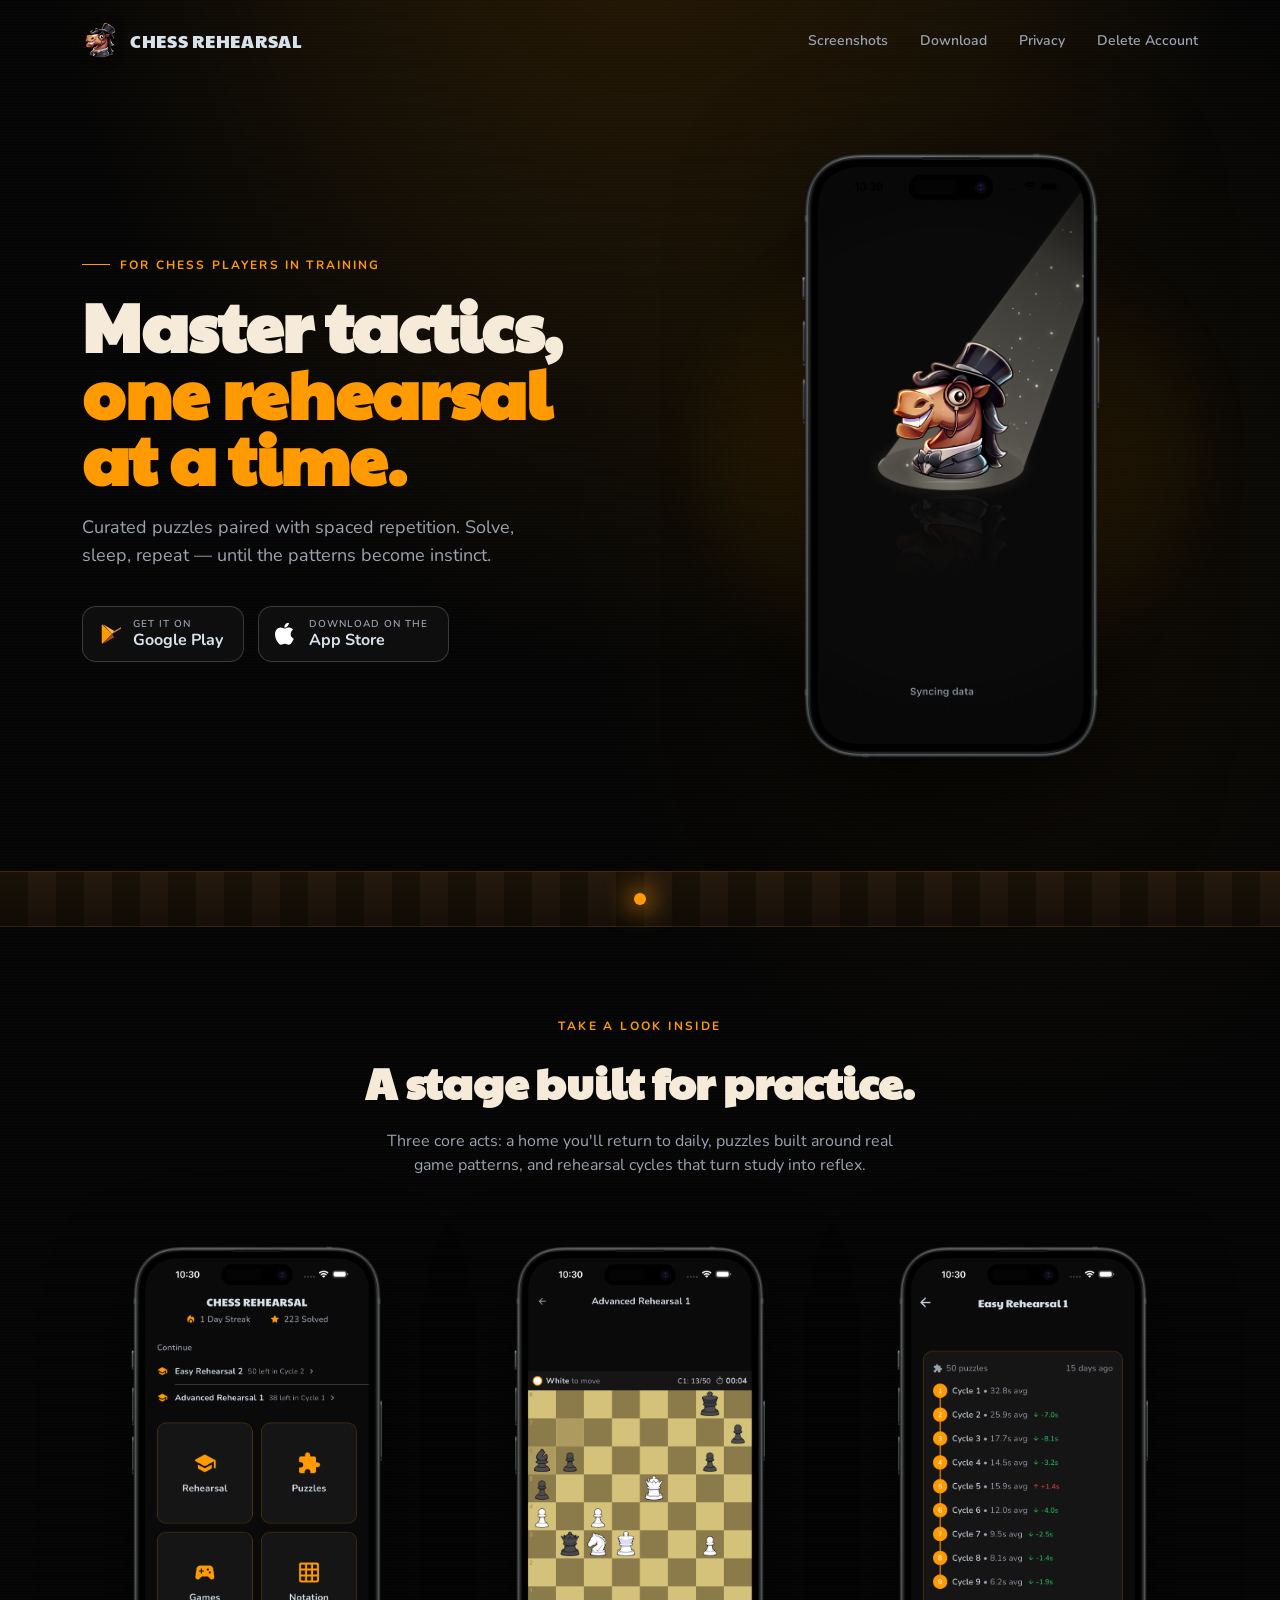
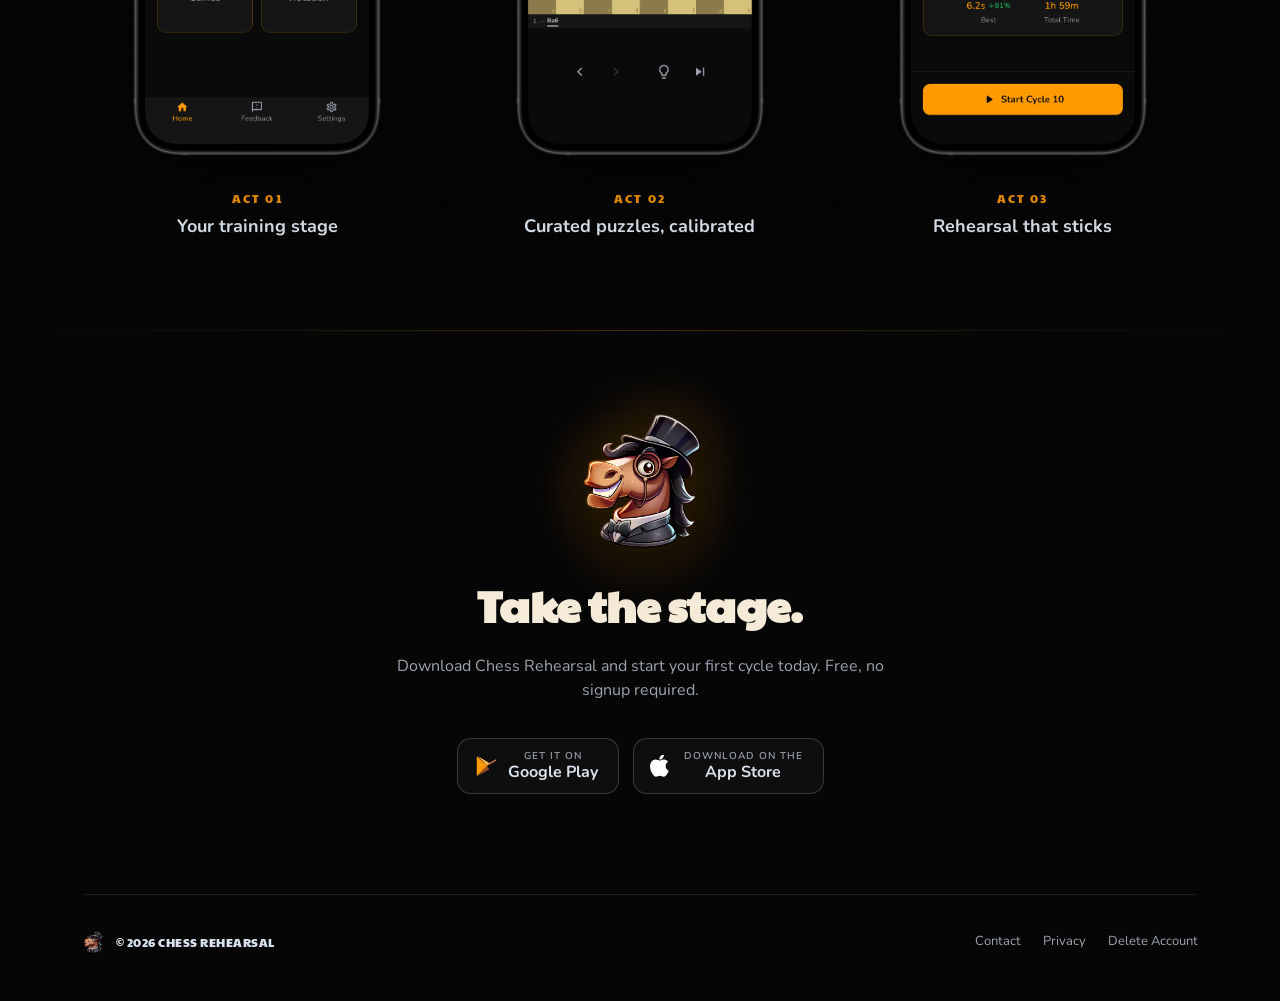
==== commit 147ada51: "Add account deletion page and switch contact email Adds delete-account.html with in-app and email-ba" ====
--- a/index.html
+++ b/index.html
@@ -35,6 +35,7 @@
           <a href="#screenshots">Screenshots</a>
           <a href="#download">Download</a>
           <a href="privacy.html">Privacy</a>
+          <a href="delete-account.html">Delete Account</a>
         </div>
       </nav>
     </div>
@@ -80,7 +81,7 @@
 
         <div class="cr-hero-phone-wrap">
           <img class="cr-hero-phone"
-               src="design-files/apple-iphone-15-black-mockup/Simulator%20Screenshot%20-%20iPhone%2017%20Pro%20Max%20-%202026-04-25%20at%2022.30.08-portrait.png"
+               src="img/screenshots/hero-splash.png"
                alt="Hershel, the Chess Rehearsal mascot, in a theatrical spotlight on the app's splash screen"
                width="320">
         </div>
@@ -106,7 +107,7 @@
 
           <div class="cr-screen-card">
             <div class="cr-screen-frame">
-              <img src="design-files/apple-iphone-15-black-mockup/Simulator%20Screenshot%20-%20iPhone%2017%20Pro%20Max%20-%202026-04-25%20at%2022.30.13-portrait.png"
+              <img src="img/screenshots/home.png"
                    alt="Chess Rehearsal home dashboard with Rehearsal, Puzzles, Games, and Notation tiles">
             </div>
             <div class="cr-screen-caption">
@@ -117,7 +118,7 @@
 
           <div class="cr-screen-card">
             <div class="cr-screen-frame">
-              <img src="design-files/apple-iphone-15-black-mockup/Simulator%20Screenshot%20-%20iPhone%2017%20Pro%20Max%20-%202026-04-25%20at%2022.30.33-portrait.png"
+              <img src="img/screenshots/puzzle.png"
                    alt="Chess board mid-puzzle showing white-to-move tactical position">
             </div>
             <div class="cr-screen-caption">
@@ -128,7 +129,7 @@
 
           <div class="cr-screen-card">
             <div class="cr-screen-frame">
-              <img src="design-files/apple-iphone-15-black-mockup/Simulator%20Screenshot%20-%20iPhone%2017%20Pro%20Max%20-%202026-04-25%20at%2022.30.20-portrait.png"
+              <img src="img/screenshots/cycles.png"
                    alt="Easy Rehearsal cycle progress with average solve times trending down across cycles">
             </div>
             <div class="cr-screen-caption">
@@ -181,8 +182,9 @@
           <span>© 2026 Chess Rehearsal</span>
         </div>
         <div class="cr-footer-links">
-          <a href="mailto:support@chessrehearsal.com">Contact</a>
+          <a href="mailto:chessrehearsalapp@gmail.com">Contact</a>
           <a href="privacy.html">Privacy</a>
+          <a href="delete-account.html">Delete Account</a>
         </div>
       </footer>
     </div>
